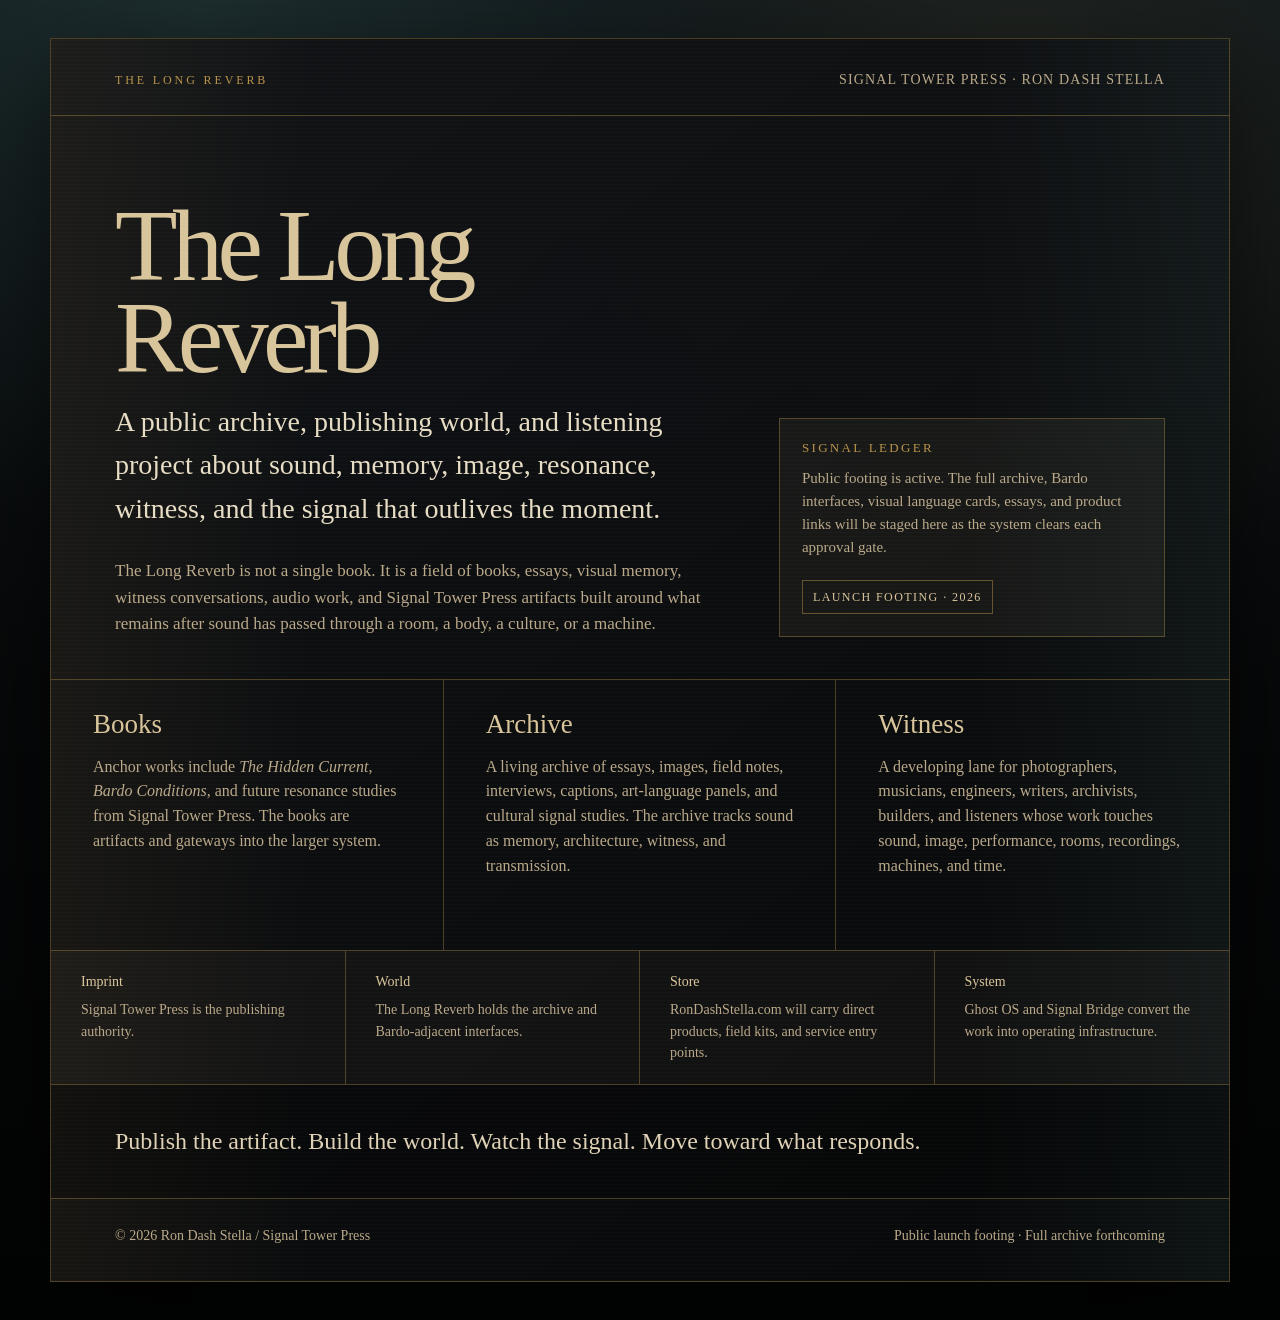
==== index.html @ 26e9f5bf "Launch The Long Reverb public footing" ====
<!doctype html>
<html lang="en">
<head>
  <meta charset="utf-8" />
  <meta name="viewport" content="width=device-width, initial-scale=1" />
  <title>The Long Reverb | Signal Tower Press</title>
  <meta name="description" content="The Long Reverb is the public archive, publishing world, and listening project by Ron Dash Stella and Signal Tower Press: books, essays, witness work, visual memory, and sound as cultural signal." />
  <meta name="author" content="Ron Dash Stella" />
  <meta name="robots" content="index,follow" />
  <link rel="canonical" href="https://thelongreverb.com/" />
  <meta property="og:title" content="The Long Reverb" />
  <meta property="og:description" content="Books, signals, archives, witness work, and future bardos by Ron Dash Stella and Signal Tower Press." />
  <meta property="og:type" content="website" />
  <meta property="og:url" content="https://thelongreverb.com/" />
  <style>
    :root {
      --black: #070809;
      --ink: #101215;
      --panel: #16181b;
      --paper: #d9c59b;
      --gold: #b8934b;
      --brass: #8f6b2f;
      --teal: #5f9a93;
      --text: #efe5cf;
      --muted: #baa98a;
      --line: rgba(184,147,75,.38);
      --shadow: rgba(0,0,0,.58);
    }
    * { box-sizing: border-box; }
    body {
      margin: 0;
      background:
        radial-gradient(circle at 15% 0%, rgba(95,154,147,.16) 0%, transparent 32%),
        radial-gradient(circle at 80% 12%, rgba(184,147,75,.11) 0%, transparent 30%),
        linear-gradient(180deg, #11191c 0%, var(--black) 52%, #020303 100%);
      color: var(--text);
      font-family: Georgia, "Times New Roman", serif;
      line-height: 1.55;
    }
    a { color: var(--paper); text-decoration-color: rgba(217,197,155,.38); }
    .shell { min-height: 100vh; padding: 38px 18px; display: grid; place-items: center; }
    .frame {
      width: min(1180px, 100%);
      border: 1px solid var(--line);
      background: linear-gradient(145deg, rgba(17,19,22,.96), rgba(7,8,9,.985));
      box-shadow: 0 30px 95px var(--shadow);
      position: relative;
      overflow: hidden;
    }
    .frame::before {
      content: "";
      position: absolute;
      inset: 0;
      background:
        linear-gradient(90deg, rgba(184,147,75,.07), transparent 22%, transparent 78%, rgba(95,154,147,.08)),
        repeating-linear-gradient(0deg, rgba(255,255,255,.018) 0, rgba(255,255,255,.018) 1px, transparent 1px, transparent 4px);
      pointer-events: none;
    }
    header, main, footer { position: relative; z-index: 1; }
    header {
      padding: 30px clamp(22px, 5vw, 64px) 24px;
      border-bottom: 1px solid var(--line);
      display: flex;
      justify-content: space-between;
      gap: 22px;
      align-items: baseline;
      flex-wrap: wrap;
    }
    .mark { color: var(--gold); text-transform: uppercase; letter-spacing: .24em; font-size: 12px; }
    .imprint { color: var(--muted); font-size: 14px; letter-spacing: .08em; text-transform: uppercase; }
    .hero {
      padding: clamp(42px, 7vw, 84px) clamp(22px, 5vw, 64px) 42px;
      display: grid;
      grid-template-columns: 1.22fr .78fr;
      gap: clamp(28px, 5vw, 60px);
      align-items: end;
    }
    h1 {
      margin: 0 0 16px;
      color: var(--paper);
      font-size: clamp(46px, 8vw, 112px);
      line-height: .9;
      letter-spacing: -.055em;
      font-weight: 400;
    }
    .subtitle { max-width: 790px; font-size: clamp(18px, 2.2vw, 28px); color: #e7dcc4; margin: 0 0 28px; }
    .statement { max-width: 760px; color: var(--muted); font-size: 17px; margin: 0; }
    .ledger { border: 1px solid var(--line); background: rgba(217,197,155,.06); padding: 22px; }
    .ledger h2, .kicker { margin: 0 0 12px; color: var(--gold); text-transform: uppercase; letter-spacing: .18em; font-size: 13px; font-weight: 400; }
    .ledger p { margin: 0 0 12px; color: var(--muted); font-size: 15px; }
    .status { display: inline-block; margin-top: 8px; padding: 7px 10px; border: 1px solid rgba(184,147,75,.48); color: var(--paper); font-size: 12px; letter-spacing: .12em; text-transform: uppercase; }
    .sections { display: grid; grid-template-columns: repeat(3, 1fr); border-top: 1px solid var(--line); }
    .card { padding: 30px clamp(22px, 4vw, 42px); border-right: 1px solid var(--line); min-height: 270px; }
    .card:last-child { border-right: 0; }
    h2 { margin: 0 0 12px; color: var(--paper); font-size: 27px; line-height: 1.05; font-weight: 400; }
    .card p, .card li { color: var(--muted); font-size: 16px; }
    ul { margin: 12px 0 0; padding-left: 18px; }
    .callout { padding: 38px clamp(22px, 5vw, 64px); border-top: 1px solid var(--line); background: rgba(0,0,0,.24); }
    .callout p { max-width: 900px; margin: 0; color: #dfd2b6; font-size: clamp(18px, 2vw, 24px); }
    .launch-strip { display: grid; grid-template-columns: repeat(4, 1fr); border-top: 1px solid var(--line); background: rgba(217,197,155,.035); }
    .launch-item { padding: 20px clamp(18px, 3vw, 30px); border-right: 1px solid var(--line); color: var(--muted); font-size: 14px; }
    .launch-item:last-child { border-right: 0; }
    .launch-item strong { display: block; color: var(--paper); font-weight: 400; margin-bottom: 6px; }
    footer { padding: 26px clamp(22px, 5vw, 64px) 34px; border-top: 1px solid var(--line); color: var(--muted); font-size: 14px; display: flex; justify-content: space-between; gap: 16px; flex-wrap: wrap; }
    @media (max-width: 840px) { .hero, .sections, .launch-strip { grid-template-columns: 1fr; } .card, .launch-item { border-right: 0; border-bottom: 1px solid var(--line); min-height: auto; } .card:last-child, .launch-item:last-child { border-bottom: 0; } }
  </style>
</head>
<body>
  <div class="shell">
    <div class="frame">
      <header>
        <div class="mark">The Long Reverb</div>
        <div class="imprint">Signal Tower Press · Ron Dash Stella</div>
      </header>

      <main>
        <section class="hero" aria-labelledby="site-title">
          <div>
            <h1 id="site-title">The Long Reverb</h1>
            <p class="subtitle">A public archive, publishing world, and listening project about sound, memory, image, resonance, witness, and the signal that outlives the moment.</p>
            <p class="statement">The Long Reverb is not a single book. It is a field of books, essays, visual memory, witness conversations, audio work, and Signal Tower Press artifacts built around what remains after sound has passed through a room, a body, a culture, or a machine.</p>
          </div>
          <aside class="ledger" aria-label="Signal ledger">
            <h2>Signal Ledger</h2>
            <p>Public footing is active. The full archive, Bardo interfaces, visual language cards, essays, and product links will be staged here as the system clears each approval gate.</p>
            <span class="status">Launch footing · 2026</span>
          </aside>
        </section>

        <section class="sections" aria-label="Project areas">
          <article class="card">
            <h2>Books</h2>
            <p>Anchor works include <em>The Hidden Current</em>, <em>Bardo Conditions</em>, and future resonance studies from Signal Tower Press. The books are artifacts and gateways into the larger system.</p>
          </article>
          <article class="card">
            <h2>Archive</h2>
            <p>A living archive of essays, images, field notes, interviews, captions, art-language panels, and cultural signal studies. The archive tracks sound as memory, architecture, witness, and transmission.</p>
          </article>
          <article class="card">
            <h2>Witness</h2>
            <p>A developing lane for photographers, musicians, engineers, writers, archivists, builders, and listeners whose work touches sound, image, performance, rooms, recordings, machines, and time.</p>
          </article>
        </section>

        <section class="launch-strip" aria-label="Launch lanes">
          <div class="launch-item"><strong>Imprint</strong> Signal Tower Press is the publishing authority.</div>
          <div class="launch-item"><strong>World</strong> The Long Reverb holds the archive and Bardo-adjacent interfaces.</div>
          <div class="launch-item"><strong>Store</strong> RonDashStella.com will carry direct products, field kits, and service entry points.</div>
          <div class="launch-item"><strong>System</strong> Ghost OS and Signal Bridge convert the work into operating infrastructure.</div>
        </section>

        <section class="callout">
          <p>Publish the artifact. Build the world. Watch the signal. Move toward what responds.</p>
        </section>
      </main>

      <footer>
        <span>© 2026 Ron Dash Stella / Signal Tower Press</span>
        <span>Public launch footing · Full archive forthcoming</span>
      </footer>
    </div>
  </div>
</body>
</html>
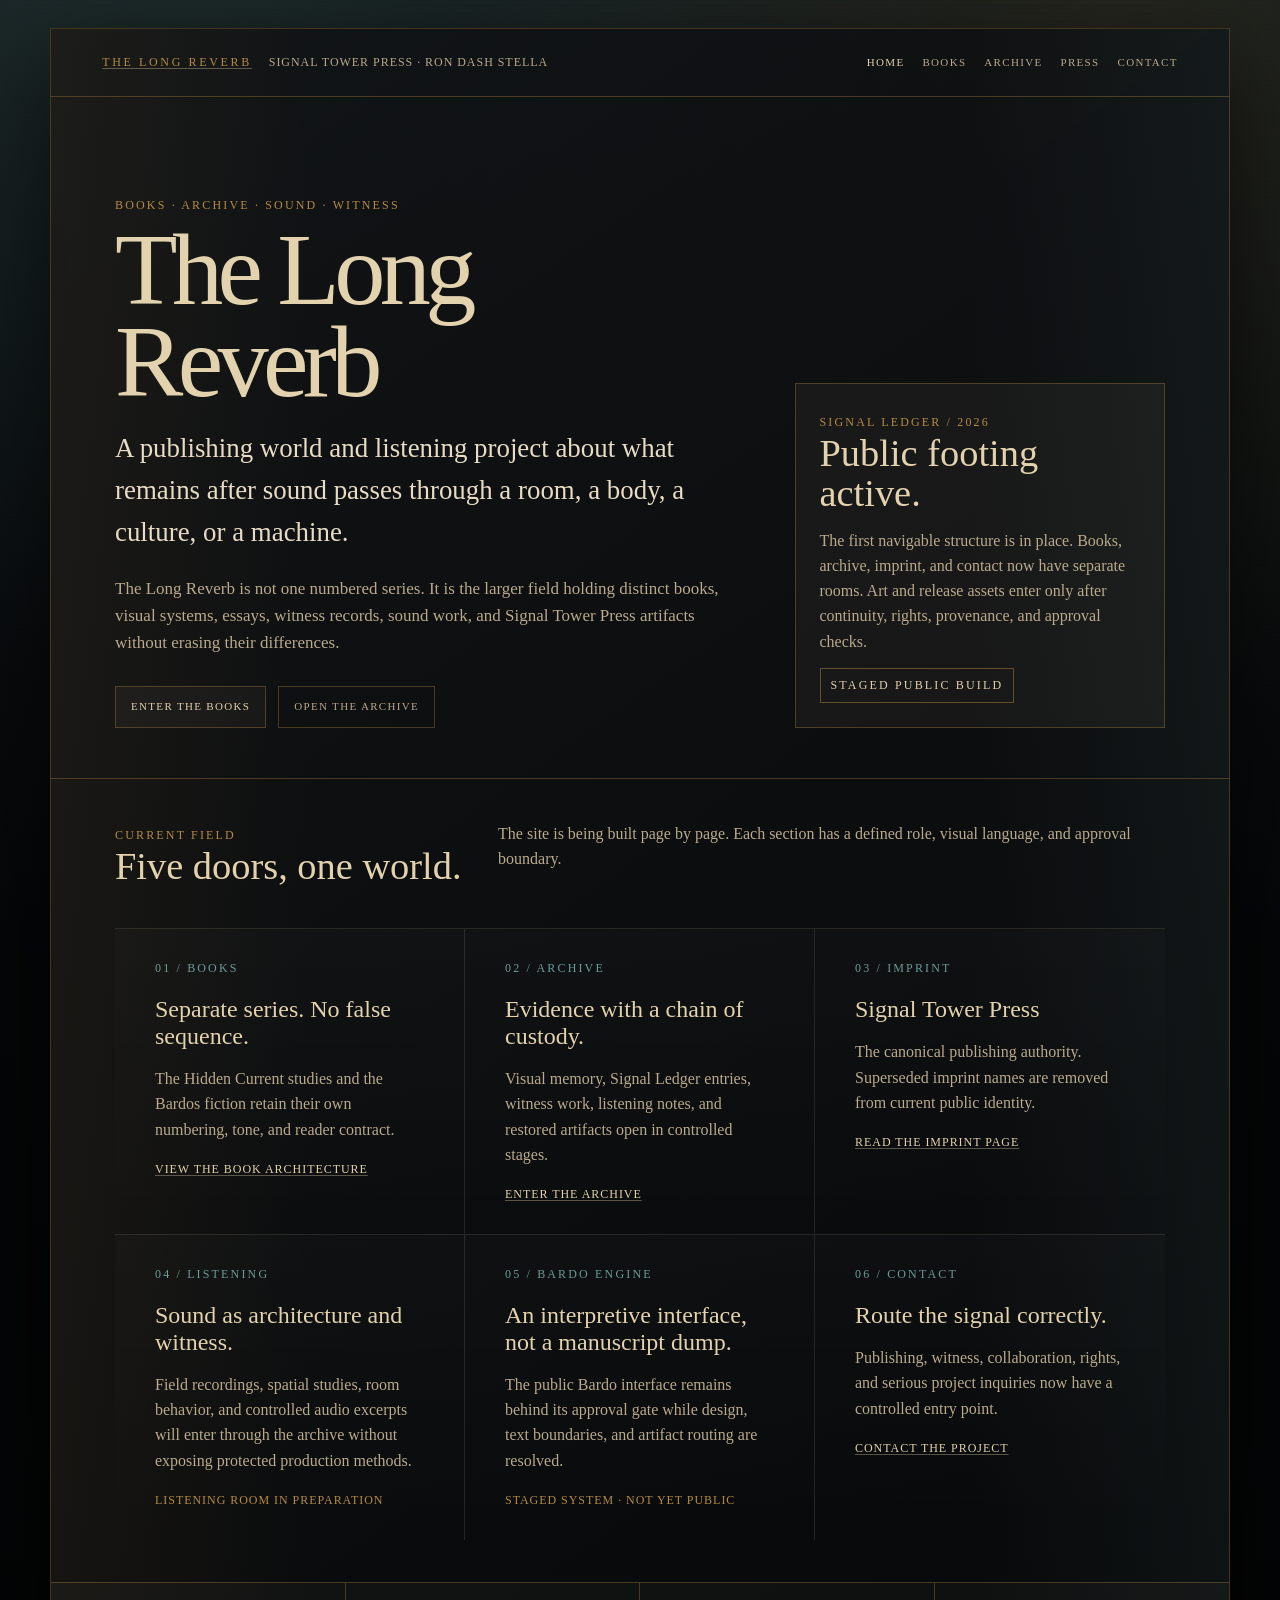
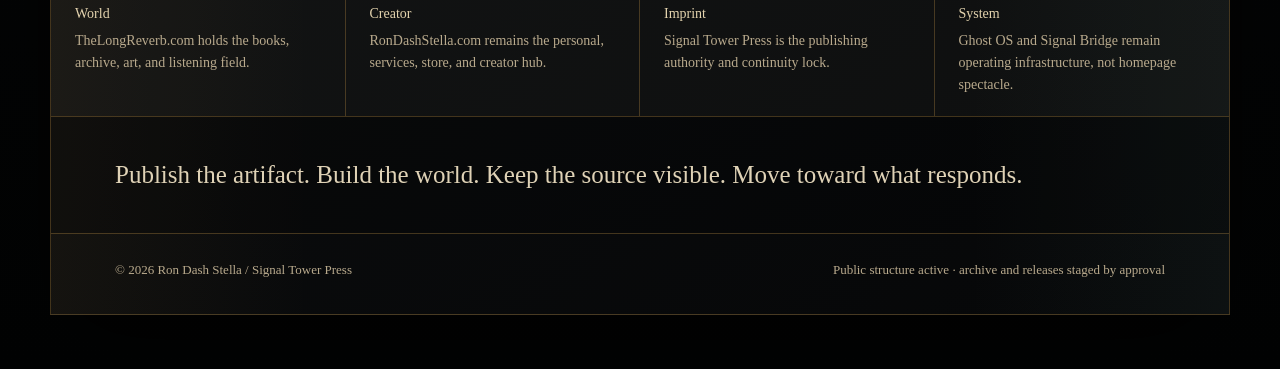
==== commit 2ce2b08d: "Expand Long Reverb homepage into navigable public world" ====
--- a/index.html
+++ b/index.html
@@ -4,161 +4,66 @@
   <meta charset="utf-8" />
   <meta name="viewport" content="width=device-width, initial-scale=1" />
   <title>The Long Reverb | Signal Tower Press</title>
-  <meta name="description" content="The Long Reverb is the public archive, publishing world, and listening project by Ron Dash Stella and Signal Tower Press: books, essays, witness work, visual memory, and sound as cultural signal." />
+  <meta name="description" content="The Long Reverb is the public world for books, visual memory, listening work, witness, and archive by Ron Dash Stella and Signal Tower Press." />
   <meta name="author" content="Ron Dash Stella" />
   <meta name="robots" content="index,follow" />
   <link rel="canonical" href="https://thelongreverb.com/" />
   <meta property="og:title" content="The Long Reverb" />
-  <meta property="og:description" content="Books, signals, archives, witness work, and future bardos by Ron Dash Stella and Signal Tower Press." />
+  <meta property="og:description" content="Books, witness, visual memory, listening work, and cultural signal from Ron Dash Stella and Signal Tower Press." />
   <meta property="og:type" content="website" />
   <meta property="og:url" content="https://thelongreverb.com/" />
-  <style>
-    :root {
-      --black: #070809;
-      --ink: #101215;
-      --panel: #16181b;
-      --paper: #d9c59b;
-      --gold: #b8934b;
-      --brass: #8f6b2f;
-      --teal: #5f9a93;
-      --text: #efe5cf;
-      --muted: #baa98a;
-      --line: rgba(184,147,75,.38);
-      --shadow: rgba(0,0,0,.58);
-    }
-    * { box-sizing: border-box; }
-    body {
-      margin: 0;
-      background:
-        radial-gradient(circle at 15% 0%, rgba(95,154,147,.16) 0%, transparent 32%),
-        radial-gradient(circle at 80% 12%, rgba(184,147,75,.11) 0%, transparent 30%),
-        linear-gradient(180deg, #11191c 0%, var(--black) 52%, #020303 100%);
-      color: var(--text);
-      font-family: Georgia, "Times New Roman", serif;
-      line-height: 1.55;
-    }
-    a { color: var(--paper); text-decoration-color: rgba(217,197,155,.38); }
-    .shell { min-height: 100vh; padding: 38px 18px; display: grid; place-items: center; }
-    .frame {
-      width: min(1180px, 100%);
-      border: 1px solid var(--line);
-      background: linear-gradient(145deg, rgba(17,19,22,.96), rgba(7,8,9,.985));
-      box-shadow: 0 30px 95px var(--shadow);
-      position: relative;
-      overflow: hidden;
-    }
-    .frame::before {
-      content: "";
-      position: absolute;
-      inset: 0;
-      background:
-        linear-gradient(90deg, rgba(184,147,75,.07), transparent 22%, transparent 78%, rgba(95,154,147,.08)),
-        repeating-linear-gradient(0deg, rgba(255,255,255,.018) 0, rgba(255,255,255,.018) 1px, transparent 1px, transparent 4px);
-      pointer-events: none;
-    }
-    header, main, footer { position: relative; z-index: 1; }
-    header {
-      padding: 30px clamp(22px, 5vw, 64px) 24px;
-      border-bottom: 1px solid var(--line);
-      display: flex;
-      justify-content: space-between;
-      gap: 22px;
-      align-items: baseline;
-      flex-wrap: wrap;
-    }
-    .mark { color: var(--gold); text-transform: uppercase; letter-spacing: .24em; font-size: 12px; }
-    .imprint { color: var(--muted); font-size: 14px; letter-spacing: .08em; text-transform: uppercase; }
-    .hero {
-      padding: clamp(42px, 7vw, 84px) clamp(22px, 5vw, 64px) 42px;
-      display: grid;
-      grid-template-columns: 1.22fr .78fr;
-      gap: clamp(28px, 5vw, 60px);
-      align-items: end;
-    }
-    h1 {
-      margin: 0 0 16px;
-      color: var(--paper);
-      font-size: clamp(46px, 8vw, 112px);
-      line-height: .9;
-      letter-spacing: -.055em;
-      font-weight: 400;
-    }
-    .subtitle { max-width: 790px; font-size: clamp(18px, 2.2vw, 28px); color: #e7dcc4; margin: 0 0 28px; }
-    .statement { max-width: 760px; color: var(--muted); font-size: 17px; margin: 0; }
-    .ledger { border: 1px solid var(--line); background: rgba(217,197,155,.06); padding: 22px; }
-    .ledger h2, .kicker { margin: 0 0 12px; color: var(--gold); text-transform: uppercase; letter-spacing: .18em; font-size: 13px; font-weight: 400; }
-    .ledger p { margin: 0 0 12px; color: var(--muted); font-size: 15px; }
-    .status { display: inline-block; margin-top: 8px; padding: 7px 10px; border: 1px solid rgba(184,147,75,.48); color: var(--paper); font-size: 12px; letter-spacing: .12em; text-transform: uppercase; }
-    .sections { display: grid; grid-template-columns: repeat(3, 1fr); border-top: 1px solid var(--line); }
-    .card { padding: 30px clamp(22px, 4vw, 42px); border-right: 1px solid var(--line); min-height: 270px; }
-    .card:last-child { border-right: 0; }
-    h2 { margin: 0 0 12px; color: var(--paper); font-size: 27px; line-height: 1.05; font-weight: 400; }
-    .card p, .card li { color: var(--muted); font-size: 16px; }
-    ul { margin: 12px 0 0; padding-left: 18px; }
-    .callout { padding: 38px clamp(22px, 5vw, 64px); border-top: 1px solid var(--line); background: rgba(0,0,0,.24); }
-    .callout p { max-width: 900px; margin: 0; color: #dfd2b6; font-size: clamp(18px, 2vw, 24px); }
-    .launch-strip { display: grid; grid-template-columns: repeat(4, 1fr); border-top: 1px solid var(--line); background: rgba(217,197,155,.035); }
-    .launch-item { padding: 20px clamp(18px, 3vw, 30px); border-right: 1px solid var(--line); color: var(--muted); font-size: 14px; }
-    .launch-item:last-child { border-right: 0; }
-    .launch-item strong { display: block; color: var(--paper); font-weight: 400; margin-bottom: 6px; }
-    footer { padding: 26px clamp(22px, 5vw, 64px) 34px; border-top: 1px solid var(--line); color: var(--muted); font-size: 14px; display: flex; justify-content: space-between; gap: 16px; flex-wrap: wrap; }
-    @media (max-width: 840px) { .hero, .sections, .launch-strip { grid-template-columns: 1fr; } .card, .launch-item { border-right: 0; border-bottom: 1px solid var(--line); min-height: auto; } .card:last-child, .launch-item:last-child { border-bottom: 0; } }
-  </style>
+  <link rel="stylesheet" href="assets/site.css" />
 </head>
 <body>
-  <div class="shell">
-    <div class="frame">
-      <header>
-        <div class="mark">The Long Reverb</div>
-        <div class="imprint">Signal Tower Press · Ron Dash Stella</div>
-      </header>
+  <a class="skip-link" href="#content">Skip to content</a>
+  <div class="shell"><div class="frame">
+    <header class="site-header">
+      <div class="identity"><a class="wordmark" href="index.html" aria-current="page">The Long Reverb</a><span class="imprint">Signal Tower Press · Ron Dash Stella</span></div>
+      <nav class="site-nav" aria-label="Primary"><a href="index.html" aria-current="page">Home</a><a href="books.html">Books</a><a href="archive.html">Archive</a><a href="signal-tower-press.html">Press</a><a href="contact.html">Contact</a></nav>
+    </header>
 
-      <main>
-        <section class="hero" aria-labelledby="site-title">
+    <main id="content">
+      <section class="hero">
+        <div class="hero-grid">
           <div>
-            <h1 id="site-title">The Long Reverb</h1>
-            <p class="subtitle">A public archive, publishing world, and listening project about sound, memory, image, resonance, witness, and the signal that outlives the moment.</p>
-            <p class="statement">The Long Reverb is not a single book. It is a field of books, essays, visual memory, witness conversations, audio work, and Signal Tower Press artifacts built around what remains after sound has passed through a room, a body, a culture, or a machine.</p>
+            <span class="eyebrow">Books · archive · sound · witness</span>
+            <h1>The Long Reverb</h1>
+            <p class="lede">A publishing world and listening project about what remains after sound passes through a room, a body, a culture, or a machine.</p>
+            <p class="prose">The Long Reverb is not one numbered series. It is the larger field holding distinct books, visual systems, essays, witness records, sound work, and Signal Tower Press artifacts without erasing their differences.</p>
+            <div class="actions"><a class="button" href="books.html">Enter the books</a><a class="button secondary" href="archive.html">Open the archive</a></div>
           </div>
           <aside class="ledger" aria-label="Signal ledger">
-            <h2>Signal Ledger</h2>
-            <p>Public footing is active. The full archive, Bardo interfaces, visual language cards, essays, and product links will be staged here as the system clears each approval gate.</p>
-            <span class="status">Launch footing · 2026</span>
+            <span class="section-label">Signal Ledger / 2026</span>
+            <h2>Public footing active.</h2>
+            <p>The first navigable structure is in place. Books, archive, imprint, and contact now have separate rooms. Art and release assets enter only after continuity, rights, provenance, and approval checks.</p>
+            <span class="status">Staged public build</span>
           </aside>
-        </section>
+        </div>
+      </section>
 
-        <section class="sections" aria-label="Project areas">
-          <article class="card">
-            <h2>Books</h2>
-            <p>Anchor works include <em>The Hidden Current</em>, <em>Bardo Conditions</em>, and future resonance studies from Signal Tower Press. The books are artifacts and gateways into the larger system.</p>
-          </article>
-          <article class="card">
-            <h2>Archive</h2>
-            <p>A living archive of essays, images, field notes, interviews, captions, art-language panels, and cultural signal studies. The archive tracks sound as memory, architecture, witness, and transmission.</p>
-          </article>
-          <article class="card">
-            <h2>Witness</h2>
-            <p>A developing lane for photographers, musicians, engineers, writers, archivists, builders, and listeners whose work touches sound, image, performance, rooms, recordings, machines, and time.</p>
-          </article>
-        </section>
+      <section class="section">
+        <div class="section-head"><div><span class="section-label">Current field</span><h2>Five doors, one world.</h2></div><p>The site is being built page by page. Each section has a defined role, visual language, and approval boundary.</p></div>
+        <div class="grid-3">
+          <article class="card"><a class="card-link" href="books.html" aria-label="Books"></a><span class="artifact-code">01 / Books</span><h3>Separate series. No false sequence.</h3><p>The Hidden Current studies and the Bardos fiction retain their own numbering, tone, and reader contract.</p><div class="meta"><a href="books.html">View the book architecture</a></div></article>
+          <article class="card"><a class="card-link" href="archive.html" aria-label="Archive"></a><span class="artifact-code">02 / Archive</span><h3>Evidence with a chain of custody.</h3><p>Visual memory, Signal Ledger entries, witness work, listening notes, and restored artifacts open in controlled stages.</p><div class="meta"><a href="archive.html">Enter the archive</a></div></article>
+          <article class="card"><a class="card-link" href="signal-tower-press.html" aria-label="Signal Tower Press"></a><span class="artifact-code">03 / Imprint</span><h3>Signal Tower Press</h3><p>The canonical publishing authority. Superseded imprint names are removed from current public identity.</p><div class="meta"><a href="signal-tower-press.html">Read the imprint page</a></div></article>
+          <article class="card"><span class="artifact-code">04 / Listening</span><h3>Sound as architecture and witness.</h3><p>Field recordings, spatial studies, room behavior, and controlled audio excerpts will enter through the archive without exposing protected production methods.</p><div class="meta">Listening room in preparation</div></article>
+          <article class="card"><span class="artifact-code">05 / Bardo Engine</span><h3>An interpretive interface, not a manuscript dump.</h3><p>The public Bardo interface remains behind its approval gate while design, text boundaries, and artifact routing are resolved.</p><div class="meta">Staged system · not yet public</div></article>
+          <article class="card"><a class="card-link" href="contact.html" aria-label="Contact"></a><span class="artifact-code">06 / Contact</span><h3>Route the signal correctly.</h3><p>Publishing, witness, collaboration, rights, and serious project inquiries now have a controlled entry point.</p><div class="meta"><a href="contact.html">Contact the project</a></div></article>
+        </div>
+      </section>
 
-        <section class="launch-strip" aria-label="Launch lanes">
-          <div class="launch-item"><strong>Imprint</strong> Signal Tower Press is the publishing authority.</div>
-          <div class="launch-item"><strong>World</strong> The Long Reverb holds the archive and Bardo-adjacent interfaces.</div>
-          <div class="launch-item"><strong>Store</strong> RonDashStella.com will carry direct products, field kits, and service entry points.</div>
-          <div class="launch-item"><strong>System</strong> Ghost OS and Signal Bridge convert the work into operating infrastructure.</div>
-        </section>
+      <section class="signal-strip" aria-label="Project boundaries">
+        <div><strong>World</strong>TheLongReverb.com holds the books, archive, art, and listening field.</div>
+        <div><strong>Creator</strong>RonDashStella.com remains the personal, services, store, and creator hub.</div>
+        <div><strong>Imprint</strong>Signal Tower Press is the publishing authority and continuity lock.</div>
+        <div><strong>System</strong>Ghost OS and Signal Bridge remain operating infrastructure, not homepage spectacle.</div>
+      </section>
 
-        <section class="callout">
-          <p>Publish the artifact. Build the world. Watch the signal. Move toward what responds.</p>
-        </section>
-      </main>
+      <section class="quote"><p>Publish the artifact. Build the world. Keep the source visible. Move toward what responds.</p></section>
+    </main>
 
-      <footer>
-        <span>© 2026 Ron Dash Stella / Signal Tower Press</span>
-        <span>Public launch footing · Full archive forthcoming</span>
-      </footer>
-    </div>
-  </div>
+    <footer class="site-footer"><span>© 2026 Ron Dash Stella / Signal Tower Press</span><span>Public structure active · archive and releases staged by approval</span></footer>
+  </div></div>
 </body>
 </html>
--- a/assets/site.css
+++ b/assets/site.css
@@ -0,0 +1,175 @@
+:root {
+  --black: #050607;
+  --ink: #0d1012;
+  --panel: #151719;
+  --panel-2: #1b1d1f;
+  --paper: #e2d2ad;
+  --gold: #b58b42;
+  --brass: #806027;
+  --teal: #6b9c96;
+  --text: #eee4cf;
+  --muted: #b9aa8d;
+  --line: rgba(181, 139, 66, .34);
+  --soft-line: rgba(226, 210, 173, .13);
+  --shadow: rgba(0, 0, 0, .62);
+  --max: 1180px;
+}
+
+* { box-sizing: border-box; }
+html { scroll-behavior: smooth; }
+body {
+  margin: 0;
+  min-height: 100vh;
+  color: var(--text);
+  background:
+    radial-gradient(circle at 12% -8%, rgba(107, 156, 150, .17), transparent 34%),
+    radial-gradient(circle at 87% 2%, rgba(181, 139, 66, .13), transparent 31%),
+    linear-gradient(180deg, #101719 0%, var(--black) 48%, #020303 100%);
+  font-family: Georgia, "Times New Roman", serif;
+  line-height: 1.58;
+}
+body::before {
+  content: "";
+  position: fixed;
+  inset: 0;
+  pointer-events: none;
+  opacity: .34;
+  background: repeating-linear-gradient(0deg, rgba(255,255,255,.018) 0, rgba(255,255,255,.018) 1px, transparent 1px, transparent 4px);
+}
+a { color: var(--paper); text-decoration-color: rgba(226, 210, 173, .36); text-underline-offset: .2em; }
+a:hover, a:focus-visible { color: #fff7e6; text-decoration-color: var(--gold); }
+img { max-width: 100%; height: auto; }
+
+.shell { width: min(var(--max), calc(100% - 28px)); margin: 28px auto 54px; }
+.frame {
+  position: relative;
+  overflow: hidden;
+  border: 1px solid var(--line);
+  background: linear-gradient(145deg, rgba(18,20,22,.97), rgba(6,7,8,.99));
+  box-shadow: 0 30px 95px var(--shadow);
+}
+.frame::before {
+  content: "";
+  position: absolute;
+  inset: 0;
+  pointer-events: none;
+  background: linear-gradient(90deg, rgba(181,139,66,.065), transparent 22%, transparent 78%, rgba(107,156,150,.07));
+}
+.site-header, main, .site-footer { position: relative; z-index: 1; }
+.site-header {
+  display: flex;
+  align-items: center;
+  justify-content: space-between;
+  gap: 24px;
+  padding: 24px clamp(20px, 4vw, 54px);
+  border-bottom: 1px solid var(--line);
+}
+.identity { display: flex; gap: 17px; align-items: baseline; flex-wrap: wrap; }
+.wordmark { color: var(--gold); text-transform: uppercase; letter-spacing: .22em; font-size: 12px; }
+.imprint { color: var(--muted); text-transform: uppercase; letter-spacing: .08em; font-size: 12px; }
+.site-nav { display: flex; gap: 8px 18px; flex-wrap: wrap; justify-content: flex-end; }
+.site-nav a { color: var(--muted); text-decoration: none; text-transform: uppercase; letter-spacing: .12em; font-size: 11px; }
+.site-nav a[aria-current="page"], .site-nav a:hover { color: var(--paper); }
+
+.hero { padding: clamp(48px, 8vw, 94px) clamp(22px, 5vw, 64px) 50px; }
+.hero-grid { display: grid; grid-template-columns: minmax(0, 1.25fr) minmax(260px, .75fr); gap: clamp(28px, 5vw, 62px); align-items: end; }
+.eyebrow, .section-label, .status, .artifact-code {
+  color: var(--gold);
+  text-transform: uppercase;
+  letter-spacing: .18em;
+  font-size: 12px;
+}
+h1, h2, h3 { font-weight: 400; color: var(--paper); }
+h1 { margin: 8px 0 18px; font-size: clamp(50px, 8vw, 110px); line-height: .9; letter-spacing: -.055em; }
+.page-title { font-size: clamp(44px, 7vw, 86px); }
+h2 { margin: 0 0 14px; font-size: clamp(28px, 3vw, 42px); line-height: 1.05; }
+h3 { margin: 0 0 9px; font-size: 24px; line-height: 1.12; }
+.lede { max-width: 820px; margin: 0 0 22px; color: #e7dcc5; font-size: clamp(18px, 2.1vw, 27px); }
+.prose { max-width: 780px; color: var(--muted); font-size: 17px; }
+.prose p:first-child { margin-top: 0; }
+.ledger {
+  border: 1px solid var(--line);
+  background: rgba(226,210,173,.052);
+  padding: 24px;
+}
+.ledger p { color: var(--muted); margin: 0 0 14px; }
+.status { display: inline-block; padding: 7px 10px; border: 1px solid rgba(181,139,66,.48); color: var(--paper); }
+
+.actions { display: flex; flex-wrap: wrap; gap: 12px; margin-top: 30px; }
+.button {
+  display: inline-block;
+  padding: 11px 15px;
+  border: 1px solid var(--line);
+  color: var(--paper);
+  background: rgba(226,210,173,.045);
+  text-decoration: none;
+  text-transform: uppercase;
+  letter-spacing: .12em;
+  font-size: 11px;
+}
+.button:hover { background: rgba(181,139,66,.16); }
+.button.secondary { color: var(--muted); background: transparent; }
+
+.section { padding: 42px clamp(22px, 5vw, 64px); border-top: 1px solid var(--line); }
+.section-head { display: grid; grid-template-columns: .7fr 1.3fr; gap: 24px; margin-bottom: 28px; }
+.section-head p { margin: 0; color: var(--muted); }
+.grid-2, .grid-3, .grid-4 { display: grid; }
+.grid-2 { grid-template-columns: repeat(2, minmax(0,1fr)); }
+.grid-3 { grid-template-columns: repeat(3, minmax(0,1fr)); }
+.grid-4 { grid-template-columns: repeat(4, minmax(0,1fr)); }
+.card {
+  position: relative;
+  padding: 30px clamp(22px, 4vw, 40px);
+  border-top: 1px solid var(--soft-line);
+  border-right: 1px solid var(--soft-line);
+  min-height: 250px;
+  background: linear-gradient(180deg, rgba(255,255,255,.015), transparent);
+}
+.grid-2 .card:nth-child(2n), .grid-3 .card:nth-child(3n), .grid-4 .card:nth-child(4n) { border-right: 0; }
+.card p, .card li { color: var(--muted); }
+.card-link { position: absolute; inset: 0; z-index: 1; }
+.card a:not(.card-link) { position: relative; z-index: 2; }
+.artifact-code { display: block; margin-bottom: 18px; color: var(--teal); }
+.meta { margin-top: 18px; color: var(--gold); font-size: 12px; letter-spacing: .08em; text-transform: uppercase; }
+.rule-list { margin: 14px 0 0; padding-left: 18px; }
+
+.signal-strip { display: grid; grid-template-columns: repeat(4, 1fr); border-top: 1px solid var(--line); background: rgba(226,210,173,.03); }
+.signal-strip > div { padding: 20px 24px; border-right: 1px solid var(--line); color: var(--muted); font-size: 14px; }
+.signal-strip > div:last-child { border-right: 0; }
+.signal-strip strong { display: block; color: var(--paper); font-weight: 400; margin-bottom: 5px; }
+.quote { padding: 38px clamp(22px, 5vw, 64px); border-top: 1px solid var(--line); background: rgba(0,0,0,.22); }
+.quote p { max-width: 920px; margin: 0; color: #dfd2b6; font-size: clamp(19px, 2vw, 25px); }
+
+.notice { border-left: 2px solid var(--gold); padding: 4px 0 4px 18px; color: var(--muted); }
+.contact-route { display: grid; gap: 12px; }
+.contact-route a { font-size: 20px; }
+.site-footer {
+  display: flex;
+  justify-content: space-between;
+  gap: 16px;
+  flex-wrap: wrap;
+  padding: 26px clamp(22px, 5vw, 64px) 34px;
+  border-top: 1px solid var(--line);
+  color: var(--muted);
+  font-size: 13px;
+}
+.skip-link { position: absolute; left: -9999px; top: 0; }
+.skip-link:focus { left: 16px; top: 12px; z-index: 10; background: var(--paper); color: var(--black); padding: 8px 12px; }
+
+@media (max-width: 900px) {
+  .hero-grid, .section-head, .grid-3, .grid-4 { grid-template-columns: 1fr; }
+  .grid-2 { grid-template-columns: 1fr; }
+  .card, .grid-2 .card:nth-child(2n), .grid-3 .card:nth-child(3n), .grid-4 .card:nth-child(4n) { border-right: 0; min-height: auto; }
+  .signal-strip { grid-template-columns: 1fr 1fr; }
+  .signal-strip > div:nth-child(2n) { border-right: 0; }
+  .signal-strip > div { border-bottom: 1px solid var(--line); }
+  .signal-strip > div:nth-last-child(-n+2) { border-bottom: 0; }
+}
+@media (max-width: 620px) {
+  .shell { width: min(100%, calc(100% - 16px)); margin-top: 8px; }
+  .site-header { align-items: flex-start; flex-direction: column; }
+  .site-nav { justify-content: flex-start; }
+  .signal-strip { grid-template-columns: 1fr; }
+  .signal-strip > div { border-right: 0; border-bottom: 1px solid var(--line) !important; }
+  .signal-strip > div:last-child { border-bottom: 0 !important; }
+}
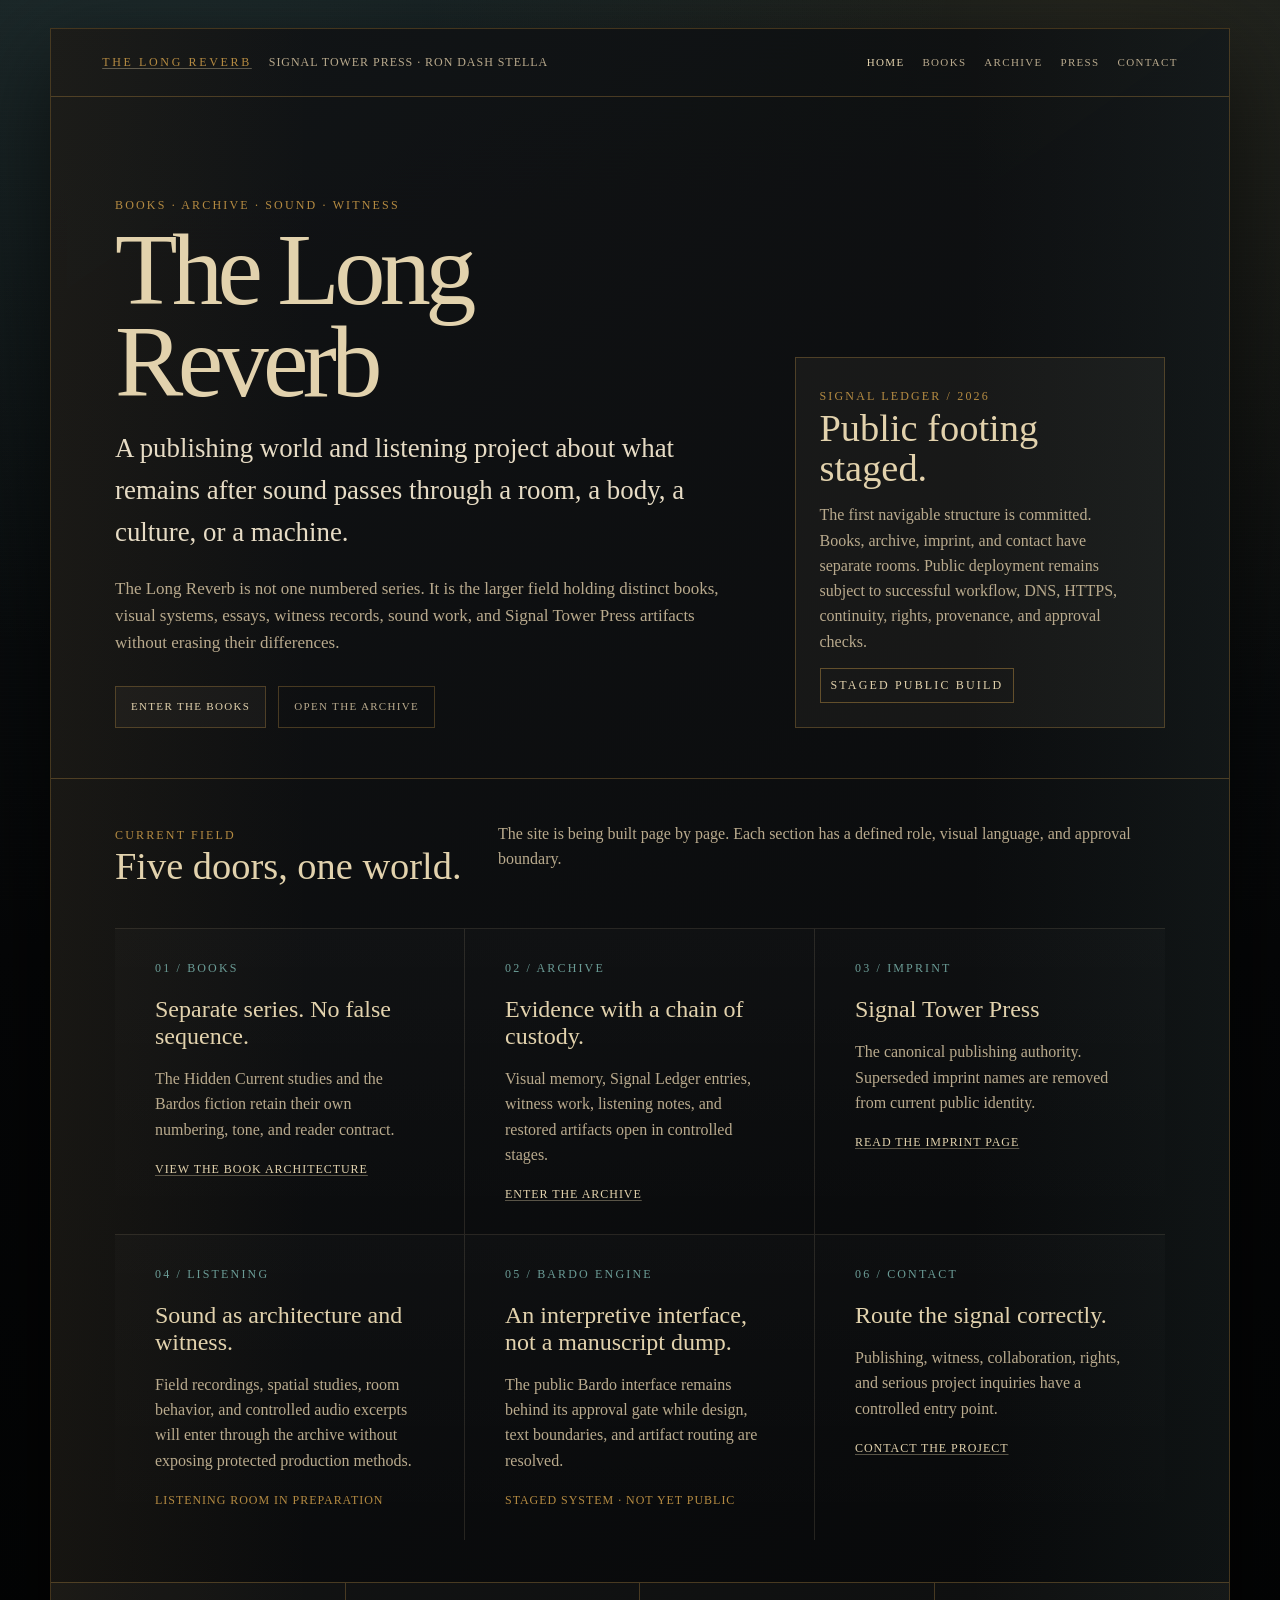
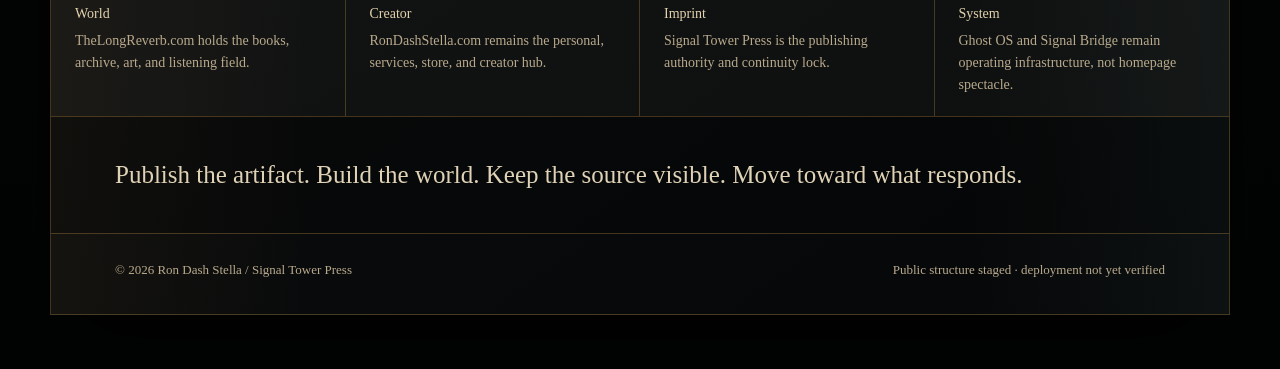
==== commit 1648f349: "Correct Long Reverb homepage deployment language" ====
--- a/index.html
+++ b/index.html
@@ -34,8 +34,8 @@
           </div>
           <aside class="ledger" aria-label="Signal ledger">
             <span class="section-label">Signal Ledger / 2026</span>
-            <h2>Public footing active.</h2>
-            <p>The first navigable structure is in place. Books, archive, imprint, and contact now have separate rooms. Art and release assets enter only after continuity, rights, provenance, and approval checks.</p>
+            <h2>Public footing staged.</h2>
+            <p>The first navigable structure is committed. Books, archive, imprint, and contact have separate rooms. Public deployment remains subject to successful workflow, DNS, HTTPS, continuity, rights, provenance, and approval checks.</p>
             <span class="status">Staged public build</span>
           </aside>
         </div>
@@ -49,7 +49,7 @@
           <article class="card"><a class="card-link" href="signal-tower-press.html" aria-label="Signal Tower Press"></a><span class="artifact-code">03 / Imprint</span><h3>Signal Tower Press</h3><p>The canonical publishing authority. Superseded imprint names are removed from current public identity.</p><div class="meta"><a href="signal-tower-press.html">Read the imprint page</a></div></article>
           <article class="card"><span class="artifact-code">04 / Listening</span><h3>Sound as architecture and witness.</h3><p>Field recordings, spatial studies, room behavior, and controlled audio excerpts will enter through the archive without exposing protected production methods.</p><div class="meta">Listening room in preparation</div></article>
           <article class="card"><span class="artifact-code">05 / Bardo Engine</span><h3>An interpretive interface, not a manuscript dump.</h3><p>The public Bardo interface remains behind its approval gate while design, text boundaries, and artifact routing are resolved.</p><div class="meta">Staged system · not yet public</div></article>
-          <article class="card"><a class="card-link" href="contact.html" aria-label="Contact"></a><span class="artifact-code">06 / Contact</span><h3>Route the signal correctly.</h3><p>Publishing, witness, collaboration, rights, and serious project inquiries now have a controlled entry point.</p><div class="meta"><a href="contact.html">Contact the project</a></div></article>
+          <article class="card"><a class="card-link" href="contact.html" aria-label="Contact"></a><span class="artifact-code">06 / Contact</span><h3>Route the signal correctly.</h3><p>Publishing, witness, collaboration, rights, and serious project inquiries have a controlled entry point.</p><div class="meta"><a href="contact.html">Contact the project</a></div></article>
         </div>
       </section>
 
@@ -63,7 +63,7 @@
       <section class="quote"><p>Publish the artifact. Build the world. Keep the source visible. Move toward what responds.</p></section>
     </main>
 
-    <footer class="site-footer"><span>© 2026 Ron Dash Stella / Signal Tower Press</span><span>Public structure active · archive and releases staged by approval</span></footer>
+    <footer class="site-footer"><span>© 2026 Ron Dash Stella / Signal Tower Press</span><span>Public structure staged · deployment not yet verified</span></footer>
   </div></div>
 </body>
 </html>
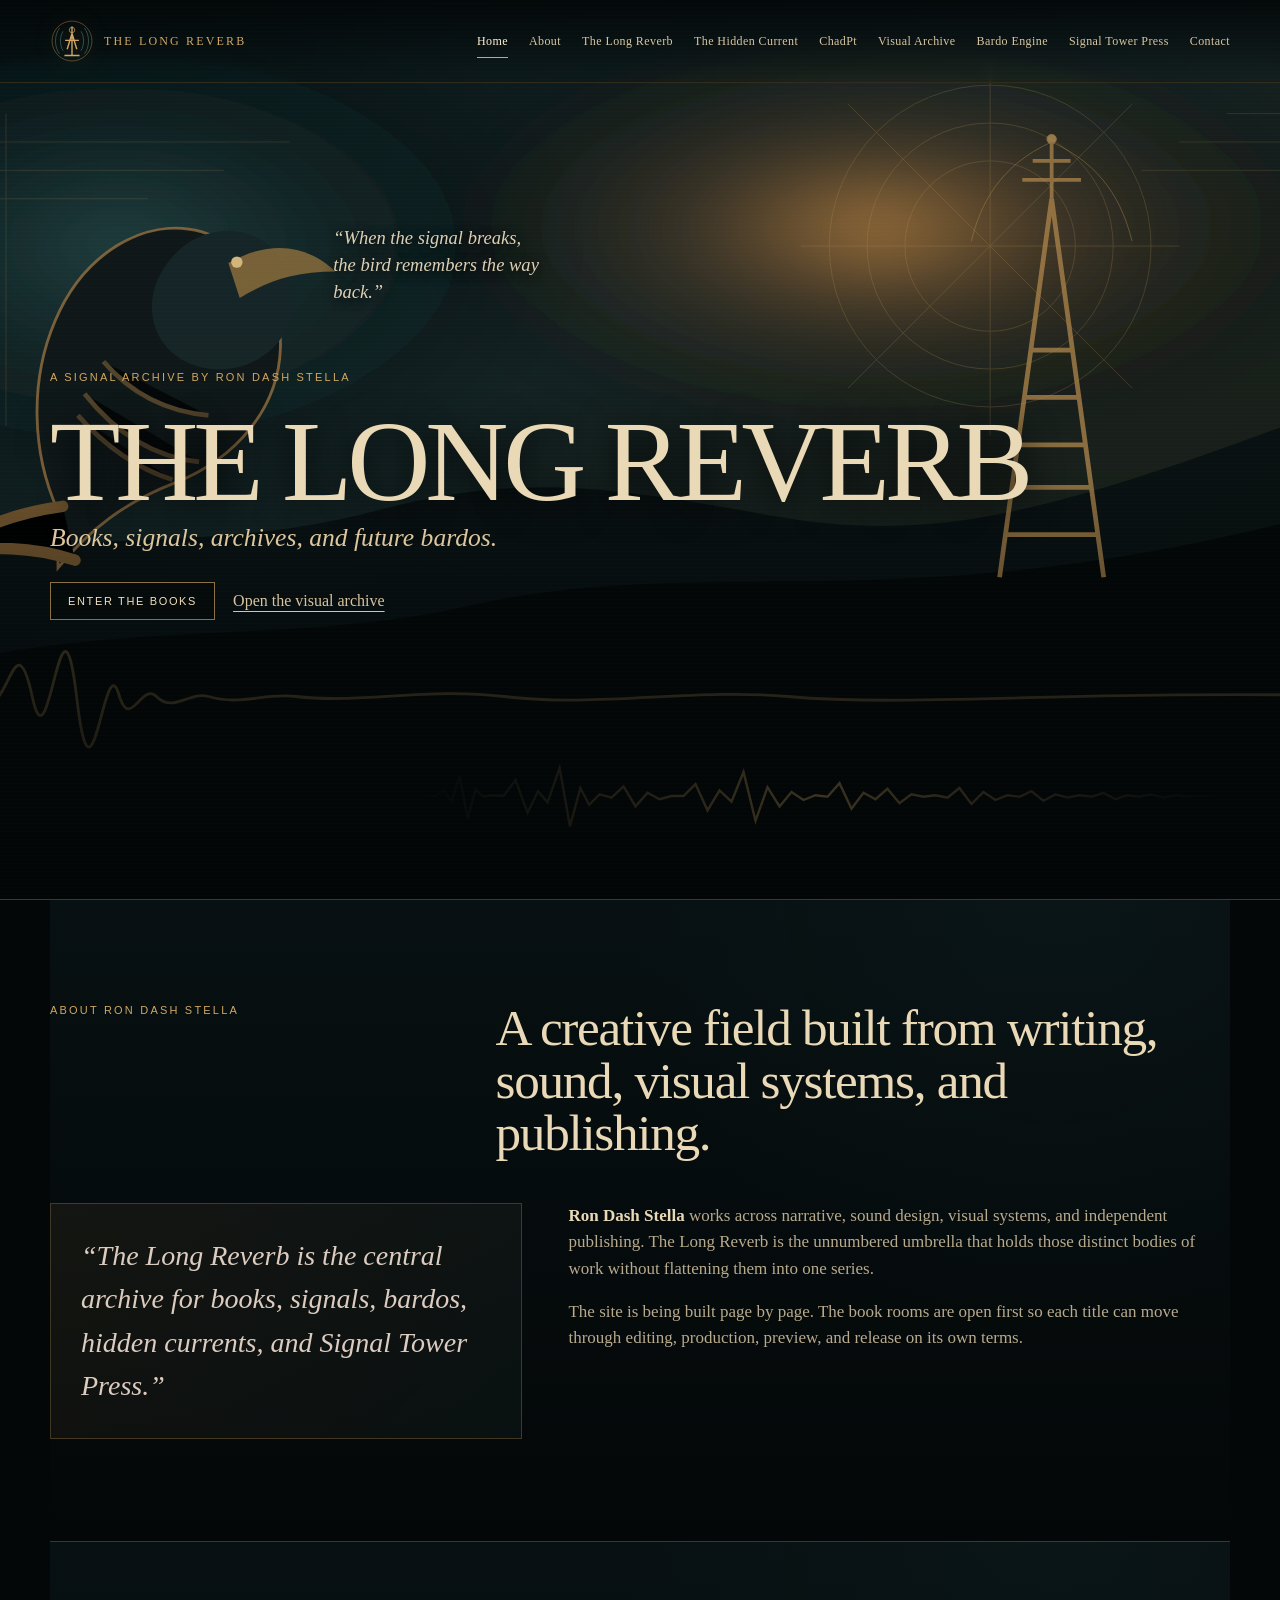
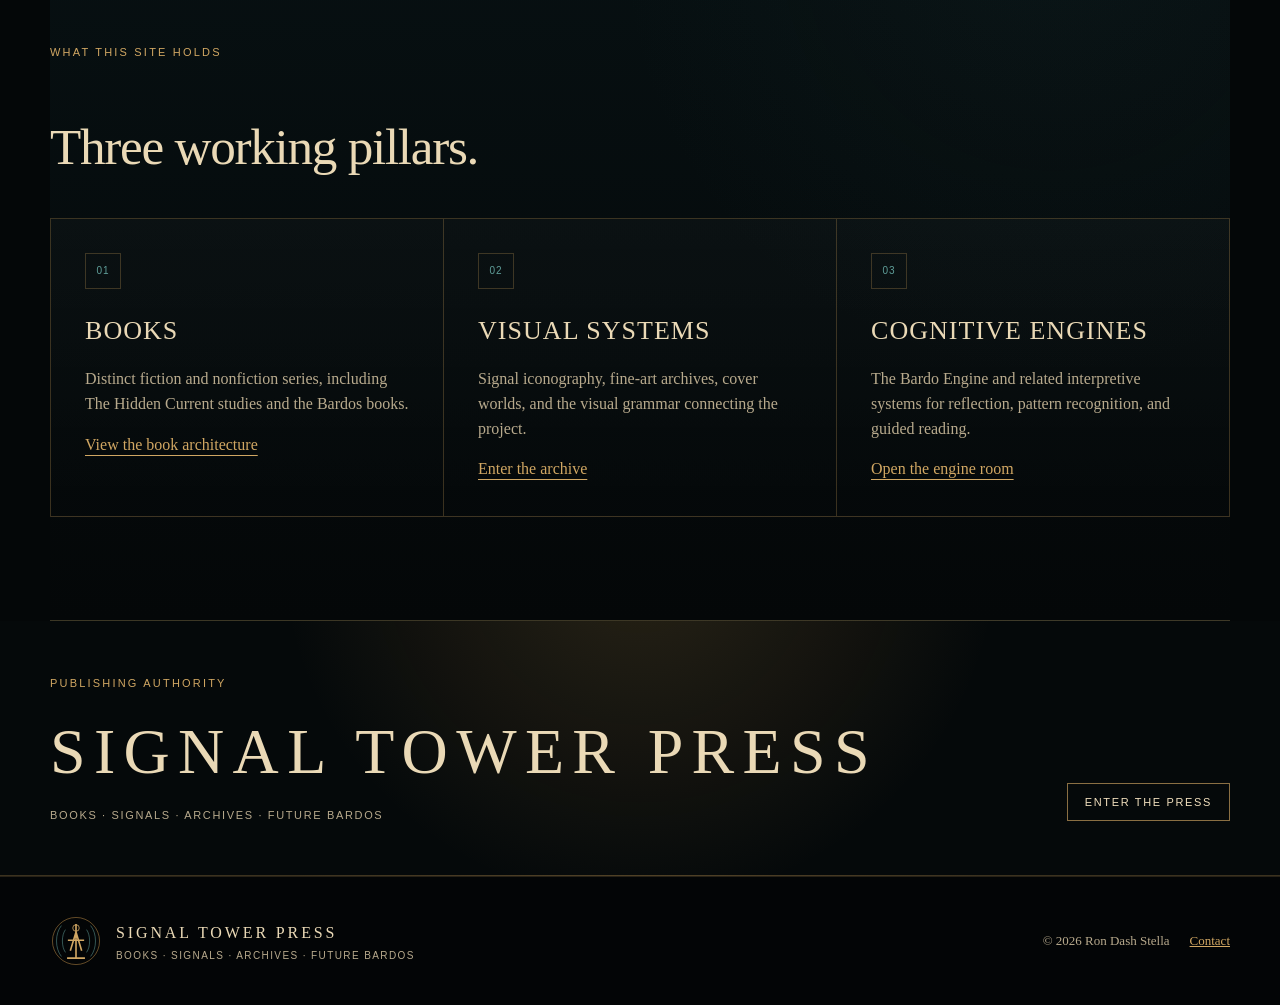
==== commit 6b44c2b6: "Build rendered Long Reverb site and open book routes" ====
--- a/index.html
+++ b/index.html
@@ -4,66 +4,65 @@
   <meta charset="utf-8" />
   <meta name="viewport" content="width=device-width, initial-scale=1" />
   <title>The Long Reverb | Signal Tower Press</title>
-  <meta name="description" content="The Long Reverb is the public world for books, visual memory, listening work, witness, and archive by Ron Dash Stella and Signal Tower Press." />
+  <meta name="description" content="The Long Reverb is the public world for books, sound, visual memory, and Signal Tower Press work by Ron Dash Stella." />
   <meta name="author" content="Ron Dash Stella" />
   <meta name="robots" content="index,follow" />
   <link rel="canonical" href="https://thelongreverb.com/" />
-  <meta property="og:title" content="The Long Reverb" />
-  <meta property="og:description" content="Books, witness, visual memory, listening work, and cultural signal from Ron Dash Stella and Signal Tower Press." />
+  <meta property="og:title" content="The Long Reverb | Signal Tower Press" />
+  <meta property="og:description" content="The Long Reverb is the public world for books, sound, visual memory, and Signal Tower Press work by Ron Dash Stella." />
   <meta property="og:type" content="website" />
-  <meta property="og:url" content="https://thelongreverb.com/" />
+  <meta property="og:image" content="https://thelongreverb.com/assets/hero-signal.svg" />
+  <link rel="icon" href="assets/signal-mark.svg" type="image/svg+xml" />
   <link rel="stylesheet" href="assets/site.css" />
+  <script src="assets/site.js" defer></script>
 </head>
-<body>
-  <a class="skip-link" href="#content">Skip to content</a>
-  <div class="shell"><div class="frame">
-    <header class="site-header">
-      <div class="identity"><a class="wordmark" href="index.html" aria-current="page">The Long Reverb</a><span class="imprint">Signal Tower Press · Ron Dash Stella</span></div>
-      <nav class="site-nav" aria-label="Primary"><a href="index.html" aria-current="page">Home</a><a href="books.html">Books</a><a href="archive.html">Archive</a><a href="signal-tower-press.html">Press</a><a href="contact.html">Contact</a></nav>
-    </header>
-
-    <main id="content">
-      <section class="hero">
-        <div class="hero-grid">
-          <div>
-            <span class="eyebrow">Books · archive · sound · witness</span>
-            <h1>The Long Reverb</h1>
-            <p class="lede">A publishing world and listening project about what remains after sound passes through a room, a body, a culture, or a machine.</p>
-            <p class="prose">The Long Reverb is not one numbered series. It is the larger field holding distinct books, visual systems, essays, witness records, sound work, and Signal Tower Press artifacts without erasing their differences.</p>
-            <div class="actions"><a class="button" href="books.html">Enter the books</a><a class="button secondary" href="archive.html">Open the archive</a></div>
-          </div>
-          <aside class="ledger" aria-label="Signal ledger">
-            <span class="section-label">Signal Ledger / 2026</span>
-            <h2>Public footing staged.</h2>
-            <p>The first navigable structure is committed. Books, archive, imprint, and contact have separate rooms. Public deployment remains subject to successful workflow, DNS, HTTPS, continuity, rights, provenance, and approval checks.</p>
-            <span class="status">Staged public build</span>
-          </aside>
-        </div>
-      </section>
-
-      <section class="section">
-        <div class="section-head"><div><span class="section-label">Current field</span><h2>Five doors, one world.</h2></div><p>The site is being built page by page. Each section has a defined role, visual language, and approval boundary.</p></div>
-        <div class="grid-3">
-          <article class="card"><a class="card-link" href="books.html" aria-label="Books"></a><span class="artifact-code">01 / Books</span><h3>Separate series. No false sequence.</h3><p>The Hidden Current studies and the Bardos fiction retain their own numbering, tone, and reader contract.</p><div class="meta"><a href="books.html">View the book architecture</a></div></article>
-          <article class="card"><a class="card-link" href="archive.html" aria-label="Archive"></a><span class="artifact-code">02 / Archive</span><h3>Evidence with a chain of custody.</h3><p>Visual memory, Signal Ledger entries, witness work, listening notes, and restored artifacts open in controlled stages.</p><div class="meta"><a href="archive.html">Enter the archive</a></div></article>
-          <article class="card"><a class="card-link" href="signal-tower-press.html" aria-label="Signal Tower Press"></a><span class="artifact-code">03 / Imprint</span><h3>Signal Tower Press</h3><p>The canonical publishing authority. Superseded imprint names are removed from current public identity.</p><div class="meta"><a href="signal-tower-press.html">Read the imprint page</a></div></article>
-          <article class="card"><span class="artifact-code">04 / Listening</span><h3>Sound as architecture and witness.</h3><p>Field recordings, spatial studies, room behavior, and controlled audio excerpts will enter through the archive without exposing protected production methods.</p><div class="meta">Listening room in preparation</div></article>
-          <article class="card"><span class="artifact-code">05 / Bardo Engine</span><h3>An interpretive interface, not a manuscript dump.</h3><p>The public Bardo interface remains behind its approval gate while design, text boundaries, and artifact routing are resolved.</p><div class="meta">Staged system · not yet public</div></article>
-          <article class="card"><a class="card-link" href="contact.html" aria-label="Contact"></a><span class="artifact-code">06 / Contact</span><h3>Route the signal correctly.</h3><p>Publishing, witness, collaboration, rights, and serious project inquiries have a controlled entry point.</p><div class="meta"><a href="contact.html">Contact the project</a></div></article>
-        </div>
-      </section>
-
-      <section class="signal-strip" aria-label="Project boundaries">
-        <div><strong>World</strong>TheLongReverb.com holds the books, archive, art, and listening field.</div>
-        <div><strong>Creator</strong>RonDashStella.com remains the personal, services, store, and creator hub.</div>
-        <div><strong>Imprint</strong>Signal Tower Press is the publishing authority and continuity lock.</div>
-        <div><strong>System</strong>Ghost OS and Signal Bridge remain operating infrastructure, not homepage spectacle.</div>
-      </section>
-
-      <section class="quote"><p>Publish the artifact. Build the world. Keep the source visible. Move toward what responds.</p></section>
-    </main>
-
-    <footer class="site-footer"><span>© 2026 Ron Dash Stella / Signal Tower Press</span><span>Public structure staged · deployment not yet verified</span></footer>
-  </div></div>
+<body class="home-page">
+<a class="skip-link" href="#main">Skip to content</a>
+<header class="site-header" data-header>
+  <a class="brand" href="index.html" aria-label="The Long Reverb home">
+    <img src="assets/signal-mark.svg" width="44" height="44" alt="" />
+    <span>The Long Reverb</span>
+  </a>
+  <button class="nav-toggle" type="button" aria-expanded="false" aria-controls="primary-nav" data-nav-toggle>
+    <span>Menu</span>
+  </button>
+  <nav class="site-nav" id="primary-nav" aria-label="Primary" data-nav><a href="index.html" aria-current="page">Home</a><a href="about.html">About</a><a href="books.html">The Long Reverb</a><a href="hidden-current.html">The Hidden Current</a><a href="chadpt.html">ChadPt</a><a href="archive.html">Visual Archive</a><a href="bardo-engine.html">Bardo Engine</a><a href="signal-tower-press.html">Signal Tower Press</a><a href="contact.html">Contact</a></nav>
+</header>
+<main id="main">
+<section class="home-hero">
+  <div class="hero-art" aria-hidden="true"></div>
+  <div class="hero-copy wrap">
+    <p class="signal-quote">“When the signal breaks,<br>the bird remembers the way back.”</p>
+    <p class="eyebrow">A signal archive by Ron Dash Stella</p>
+    <h1>The Long Reverb</h1>
+    <p class="hero-subtitle">Books, signals, archives, and future bardos.</p>
+    <div class="actions"><a class="button" href="books.html">Enter the books</a><a class="text-link" href="archive.html">Open the visual archive</a></div>
+  </div>
+  <div class="waveform" aria-hidden="true"></div>
+</section>
+<section class="about-home section wrap">
+  <div class="section-title">
+    <p class="eyebrow">About Ron Dash Stella</p>
+    <h2>A creative field built from writing, sound, visual systems, and publishing.</h2>
+  </div>
+  <div class="about-grid">
+    <div class="quote-panel"><p>“The Long Reverb is the central archive for books, signals, bardos, hidden currents, and Signal Tower Press.”</p></div>
+    <div class="prose"><p><strong>Ron Dash Stella</strong> works across narrative, sound design, visual systems, and independent publishing. The Long Reverb is the unnumbered umbrella that holds those distinct bodies of work without flattening them into one series.</p><p>The site is being built page by page. The book rooms are open first so each title can move through editing, production, preview, and release on its own terms.</p></div>
+  </div>
+</section>
+<section class="holdings section wrap">
+  <div class="section-title compact"><p class="eyebrow">What this site holds</p><h2>Three working pillars.</h2></div>
+  <div class="holdings-grid">
+    <article><span class="icon">01</span><h3>Books</h3><p>Distinct fiction and nonfiction series, including The Hidden Current studies and the Bardos books.</p><a href="books.html">View the book architecture</a></article>
+    <article><span class="icon">02</span><h3>Visual Systems</h3><p>Signal iconography, fine-art archives, cover worlds, and the visual grammar connecting the project.</p><a href="archive.html">Enter the archive</a></article>
+    <article><span class="icon">03</span><h3>Cognitive Engines</h3><p>The Bardo Engine and related interpretive systems for reflection, pattern recognition, and guided reading.</p><a href="bardo-engine.html">Open the engine room</a></article>
+  </div>
+</section>
+<section class="press-band"><div class="wrap"><div><p class="eyebrow">Publishing authority</p><h2>Signal Tower Press</h2><p>Books · signals · archives · future bardos</p></div><a class="button secondary" href="signal-tower-press.html">Enter the press</a></div></section>
+</main>
+<footer class="site-footer">
+  <div class="footer-brand"><img src="assets/signal-mark.svg" width="52" height="52" alt="" /><div><strong>Signal Tower Press</strong><span>Books · signals · archives · future bardos</span></div></div>
+  <div class="footer-meta"><span>© 2026 Ron Dash Stella</span><a href="contact.html">Contact</a></div>
+</footer>
 </body>
-</html>
+</html>
--- a/assets/site.css
+++ b/assets/site.css
@@ -1,175 +1,12 @@
-:root {
-  --black: #050607;
-  --ink: #0d1012;
-  --panel: #151719;
-  --panel-2: #1b1d1f;
-  --paper: #e2d2ad;
-  --gold: #b58b42;
-  --brass: #806027;
-  --teal: #6b9c96;
-  --text: #eee4cf;
-  --muted: #b9aa8d;
-  --line: rgba(181, 139, 66, .34);
-  --soft-line: rgba(226, 210, 173, .13);
-  --shadow: rgba(0, 0, 0, .62);
-  --max: 1180px;
-}
 
-* { box-sizing: border-box; }
-html { scroll-behavior: smooth; }
-body {
-  margin: 0;
-  min-height: 100vh;
-  color: var(--text);
-  background:
-    radial-gradient(circle at 12% -8%, rgba(107, 156, 150, .17), transparent 34%),
-    radial-gradient(circle at 87% 2%, rgba(181, 139, 66, .13), transparent 31%),
-    linear-gradient(180deg, #101719 0%, var(--black) 48%, #020303 100%);
-  font-family: Georgia, "Times New Roman", serif;
-  line-height: 1.58;
-}
-body::before {
-  content: "";
-  position: fixed;
-  inset: 0;
-  pointer-events: none;
-  opacity: .34;
-  background: repeating-linear-gradient(0deg, rgba(255,255,255,.018) 0, rgba(255,255,255,.018) 1px, transparent 1px, transparent 4px);
-}
-a { color: var(--paper); text-decoration-color: rgba(226, 210, 173, .36); text-underline-offset: .2em; }
-a:hover, a:focus-visible { color: #fff7e6; text-decoration-color: var(--gold); }
-img { max-width: 100%; height: auto; }
-
-.shell { width: min(var(--max), calc(100% - 28px)); margin: 28px auto 54px; }
-.frame {
-  position: relative;
-  overflow: hidden;
-  border: 1px solid var(--line);
-  background: linear-gradient(145deg, rgba(18,20,22,.97), rgba(6,7,8,.99));
-  box-shadow: 0 30px 95px var(--shadow);
-}
-.frame::before {
-  content: "";
-  position: absolute;
-  inset: 0;
-  pointer-events: none;
-  background: linear-gradient(90deg, rgba(181,139,66,.065), transparent 22%, transparent 78%, rgba(107,156,150,.07));
-}
-.site-header, main, .site-footer { position: relative; z-index: 1; }
-.site-header {
-  display: flex;
-  align-items: center;
-  justify-content: space-between;
-  gap: 24px;
-  padding: 24px clamp(20px, 4vw, 54px);
-  border-bottom: 1px solid var(--line);
-}
-.identity { display: flex; gap: 17px; align-items: baseline; flex-wrap: wrap; }
-.wordmark { color: var(--gold); text-transform: uppercase; letter-spacing: .22em; font-size: 12px; }
-.imprint { color: var(--muted); text-transform: uppercase; letter-spacing: .08em; font-size: 12px; }
-.site-nav { display: flex; gap: 8px 18px; flex-wrap: wrap; justify-content: flex-end; }
-.site-nav a { color: var(--muted); text-decoration: none; text-transform: uppercase; letter-spacing: .12em; font-size: 11px; }
-.site-nav a[aria-current="page"], .site-nav a:hover { color: var(--paper); }
-
-.hero { padding: clamp(48px, 8vw, 94px) clamp(22px, 5vw, 64px) 50px; }
-.hero-grid { display: grid; grid-template-columns: minmax(0, 1.25fr) minmax(260px, .75fr); gap: clamp(28px, 5vw, 62px); align-items: end; }
-.eyebrow, .section-label, .status, .artifact-code {
-  color: var(--gold);
-  text-transform: uppercase;
-  letter-spacing: .18em;
-  font-size: 12px;
-}
-h1, h2, h3 { font-weight: 400; color: var(--paper); }
-h1 { margin: 8px 0 18px; font-size: clamp(50px, 8vw, 110px); line-height: .9; letter-spacing: -.055em; }
-.page-title { font-size: clamp(44px, 7vw, 86px); }
-h2 { margin: 0 0 14px; font-size: clamp(28px, 3vw, 42px); line-height: 1.05; }
-h3 { margin: 0 0 9px; font-size: 24px; line-height: 1.12; }
-.lede { max-width: 820px; margin: 0 0 22px; color: #e7dcc5; font-size: clamp(18px, 2.1vw, 27px); }
-.prose { max-width: 780px; color: var(--muted); font-size: 17px; }
-.prose p:first-child { margin-top: 0; }
-.ledger {
-  border: 1px solid var(--line);
-  background: rgba(226,210,173,.052);
-  padding: 24px;
-}
-.ledger p { color: var(--muted); margin: 0 0 14px; }
-.status { display: inline-block; padding: 7px 10px; border: 1px solid rgba(181,139,66,.48); color: var(--paper); }
-
-.actions { display: flex; flex-wrap: wrap; gap: 12px; margin-top: 30px; }
-.button {
-  display: inline-block;
-  padding: 11px 15px;
-  border: 1px solid var(--line);
-  color: var(--paper);
-  background: rgba(226,210,173,.045);
-  text-decoration: none;
-  text-transform: uppercase;
-  letter-spacing: .12em;
-  font-size: 11px;
-}
-.button:hover { background: rgba(181,139,66,.16); }
-.button.secondary { color: var(--muted); background: transparent; }
-
-.section { padding: 42px clamp(22px, 5vw, 64px); border-top: 1px solid var(--line); }
-.section-head { display: grid; grid-template-columns: .7fr 1.3fr; gap: 24px; margin-bottom: 28px; }
-.section-head p { margin: 0; color: var(--muted); }
-.grid-2, .grid-3, .grid-4 { display: grid; }
-.grid-2 { grid-template-columns: repeat(2, minmax(0,1fr)); }
-.grid-3 { grid-template-columns: repeat(3, minmax(0,1fr)); }
-.grid-4 { grid-template-columns: repeat(4, minmax(0,1fr)); }
-.card {
-  position: relative;
-  padding: 30px clamp(22px, 4vw, 40px);
-  border-top: 1px solid var(--soft-line);
-  border-right: 1px solid var(--soft-line);
-  min-height: 250px;
-  background: linear-gradient(180deg, rgba(255,255,255,.015), transparent);
-}
-.grid-2 .card:nth-child(2n), .grid-3 .card:nth-child(3n), .grid-4 .card:nth-child(4n) { border-right: 0; }
-.card p, .card li { color: var(--muted); }
-.card-link { position: absolute; inset: 0; z-index: 1; }
-.card a:not(.card-link) { position: relative; z-index: 2; }
-.artifact-code { display: block; margin-bottom: 18px; color: var(--teal); }
-.meta { margin-top: 18px; color: var(--gold); font-size: 12px; letter-spacing: .08em; text-transform: uppercase; }
-.rule-list { margin: 14px 0 0; padding-left: 18px; }
-
-.signal-strip { display: grid; grid-template-columns: repeat(4, 1fr); border-top: 1px solid var(--line); background: rgba(226,210,173,.03); }
-.signal-strip > div { padding: 20px 24px; border-right: 1px solid var(--line); color: var(--muted); font-size: 14px; }
-.signal-strip > div:last-child { border-right: 0; }
-.signal-strip strong { display: block; color: var(--paper); font-weight: 400; margin-bottom: 5px; }
-.quote { padding: 38px clamp(22px, 5vw, 64px); border-top: 1px solid var(--line); background: rgba(0,0,0,.22); }
-.quote p { max-width: 920px; margin: 0; color: #dfd2b6; font-size: clamp(19px, 2vw, 25px); }
-
-.notice { border-left: 2px solid var(--gold); padding: 4px 0 4px 18px; color: var(--muted); }
-.contact-route { display: grid; gap: 12px; }
-.contact-route a { font-size: 20px; }
-.site-footer {
-  display: flex;
-  justify-content: space-between;
-  gap: 16px;
-  flex-wrap: wrap;
-  padding: 26px clamp(22px, 5vw, 64px) 34px;
-  border-top: 1px solid var(--line);
-  color: var(--muted);
-  font-size: 13px;
-}
-.skip-link { position: absolute; left: -9999px; top: 0; }
-.skip-link:focus { left: 16px; top: 12px; z-index: 10; background: var(--paper); color: var(--black); padding: 8px 12px; }
-
-@media (max-width: 900px) {
-  .hero-grid, .section-head, .grid-3, .grid-4 { grid-template-columns: 1fr; }
-  .grid-2 { grid-template-columns: 1fr; }
-  .card, .grid-2 .card:nth-child(2n), .grid-3 .card:nth-child(3n), .grid-4 .card:nth-child(4n) { border-right: 0; min-height: auto; }
-  .signal-strip { grid-template-columns: 1fr 1fr; }
-  .signal-strip > div:nth-child(2n) { border-right: 0; }
-  .signal-strip > div { border-bottom: 1px solid var(--line); }
-  .signal-strip > div:nth-last-child(-n+2) { border-bottom: 0; }
-}
-@media (max-width: 620px) {
-  .shell { width: min(100%, calc(100% - 16px)); margin-top: 8px; }
-  .site-header { align-items: flex-start; flex-direction: column; }
-  .site-nav { justify-content: flex-start; }
-  .signal-strip { grid-template-columns: 1fr; }
-  .signal-strip > div { border-right: 0; border-bottom: 1px solid var(--line) !important; }
-  .signal-strip > div:last-child { border-bottom: 0 !important; }
-}
+:root{--black:#040708;--ink:#081012;--ink2:#0d1719;--paper:#ead9b6;--brass:#b98a45;--gold:#d1a763;--teal:#5f9e99;--cyan:#74b9b0;--muted:#b8aa8d;--line:rgba(199,156,86,.28);--soft:rgba(234,217,182,.1);--wrap:1180px;--serif:Georgia,"Times New Roman",serif;--sans:Arial,Helvetica,sans-serif}
+*{box-sizing:border-box}html{scroll-behavior:smooth}body{margin:0;background:var(--black);color:var(--paper);font-family:var(--serif);line-height:1.55}body:before{content:"";position:fixed;inset:0;pointer-events:none;z-index:20;opacity:.18;background:repeating-linear-gradient(0deg,rgba(255,255,255,.025) 0,rgba(255,255,255,.025) 1px,transparent 1px,transparent 4px);mix-blend-mode:screen}a{color:inherit}img{display:block;max-width:100%}.wrap{width:min(var(--wrap),calc(100% - 44px));margin-inline:auto}.skip-link{position:fixed;left:-999px;top:12px;z-index:999;background:var(--paper);color:var(--black);padding:9px 14px}.skip-link:focus{left:12px}
+.site-header{position:absolute;top:0;left:0;right:0;z-index:10;display:flex;align-items:center;gap:22px;padding:19px max(24px,calc((100vw - var(--wrap))/2));border-bottom:1px solid rgba(209,167,99,.22);background:linear-gradient(180deg,rgba(3,7,8,.92),rgba(3,7,8,.48),transparent);backdrop-filter:blur(4px)}.brand{display:flex;align-items:center;gap:10px;text-decoration:none;color:var(--gold);font-size:12px;letter-spacing:.18em;text-transform:uppercase;white-space:nowrap}.brand img{filter:drop-shadow(0 0 12px rgba(209,167,99,.25))}.site-nav{margin-left:auto;display:flex;align-items:center;justify-content:flex-end;gap:7px 21px;flex-wrap:wrap}.site-nav a{position:relative;text-decoration:none;color:#d7c6a3;font-size:12px;letter-spacing:.035em;white-space:nowrap}.site-nav a:after{content:"";position:absolute;left:0;right:0;bottom:-8px;height:1px;background:var(--gold);transform:scaleX(0);transition:.2s}.site-nav a:hover,.site-nav a[aria-current=page]{color:#fff1d3}.site-nav a:hover:after,.site-nav a[aria-current=page]:after{transform:scaleX(1)}.nav-toggle{display:none;margin-left:auto;border:1px solid var(--line);background:rgba(0,0,0,.45);color:var(--paper);padding:8px 11px;font:11px var(--sans);letter-spacing:.14em;text-transform:uppercase}
+.home-hero{position:relative;min-height:760px;height:100svh;max-height:960px;overflow:hidden;border-bottom:1px solid var(--line);background:#071113}.hero-art{position:absolute;inset:0;background-image:linear-gradient(180deg,rgba(0,4,5,.1),rgba(2,7,8,.05) 52%,rgba(2,6,7,.88) 100%),url('hero-signal.svg');background-size:cover;background-position:center}.hero-copy{position:relative;z-index:2;height:100%;display:flex;flex-direction:column;justify-content:center;align-items:flex-start;padding-top:90px}.hero-copy h1{margin:18px 0 10px;font-size:clamp(64px,9vw,142px);line-height:.82;font-weight:400;letter-spacing:-.045em;text-transform:uppercase;text-shadow:0 5px 35px #000}.hero-subtitle{margin:0 0 24px;color:#ddc69d;font-style:italic;font-size:clamp(18px,2vw,26px)}.signal-quote{position:absolute;left:24%;top:25%;margin:0;width:260px;color:#ded0b5;font-size:clamp(15px,1.45vw,21px);font-style:italic;line-height:1.45;text-shadow:0 2px 12px #000}.eyebrow{margin:0 0 10px;color:var(--gold);font-family:var(--sans);font-size:11px;letter-spacing:.2em;text-transform:uppercase}.actions{display:flex;align-items:center;gap:18px;flex-wrap:wrap}.button{display:inline-block;padding:12px 17px;border:1px solid rgba(209,167,99,.65);background:rgba(5,10,11,.7);color:#f1dfbd;text-decoration:none;font:11px var(--sans);letter-spacing:.15em;text-transform:uppercase;transition:.2s}.button:hover{background:rgba(185,138,69,.2);transform:translateY(-1px)}.button.secondary{background:transparent}.text-link{color:#d6c49f;text-underline-offset:5px}.waveform{position:absolute;left:32%;right:4%;bottom:7%;height:80px;opacity:.8;background:linear-gradient(90deg,transparent,rgba(209,167,99,.35),transparent);mask:url('data:image/svg+xml,%3Csvg xmlns="http://www.w3.org/2000/svg" viewBox="0 0 1000 100"%3E%3Cpath d="M0 50L20 50 30 43 40 57 50 25 60 78 70 42 80 51 90 49 105 50 120 30 135 71 148 44 160 58 175 15 188 88 201 40 212 61 225 48 240 52 255 38 270 63 285 46 300 54 315 50 330 50 345 35 360 68 375 43 390 57 405 20 420 81 435 39 450 63 465 45 480 55 495 49 510 51 525 34 540 66 555 46 570 54 585 41 600 59 615 48 630 51 645 49 660 52 675 40 690 60 705 45 720 55 735 49 750 51 765 44 780 56 795 48 810 52 825 49 840 51 855 46 870 54 885 49 900 51 915 48 930 52 945 49 960 51 975 50 1000 50" fill="none" stroke="white" stroke-width="3"/%3E%3C/svg%3E') center/100% 100% no-repeat}
+.section{padding:clamp(64px,8vw,110px) 0;border-bottom:1px solid var(--line);background:radial-gradient(circle at 85% 0,rgba(42,84,83,.08),transparent 36%),linear-gradient(180deg,#071012,#040708)}.section-title{display:grid;grid-template-columns:.7fr 1.3fr;gap:50px;align-items:start;margin-bottom:44px}.section-title.compact{grid-template-columns:1fr}.section-title h2,.series-head h2,.split h2{margin:0;font-size:clamp(32px,4vw,58px);line-height:1.02;font-weight:400;letter-spacing:-.025em}.about-grid{display:grid;grid-template-columns:1fr 1.4fr;gap:46px}.quote-panel{display:flex;align-items:center;min-height:210px;border:1px solid var(--line);padding:30px;background:linear-gradient(135deg,rgba(185,138,69,.08),rgba(95,158,153,.05))}.quote-panel p{margin:0;font-size:clamp(19px,2.2vw,28px);font-style:italic;color:#dcccc0}.prose{color:var(--muted);font-size:17px}.prose p:first-child{margin-top:0}.prose strong{color:var(--paper);font-weight:600}.holdings-grid{display:grid;grid-template-columns:repeat(3,1fr);border-top:1px solid var(--line);border-left:1px solid var(--line)}.holdings-grid article{min-height:260px;padding:34px;border-right:1px solid var(--line);border-bottom:1px solid var(--line);background:linear-gradient(180deg,rgba(255,255,255,.018),transparent)}.holdings-grid .icon{display:inline-grid;place-items:center;width:36px;height:36px;margin-bottom:22px;border:1px solid var(--line);color:var(--teal);font:10px var(--sans);letter-spacing:.1em}.holdings-grid h3{margin:0 0 10px;font-size:26px;font-weight:400;text-transform:uppercase;letter-spacing:.04em}.holdings-grid p{color:var(--muted)}.holdings-grid a{color:var(--gold);text-underline-offset:5px}.press-band{padding:54px 0;background:radial-gradient(circle at 50% -30%,rgba(185,138,69,.2),transparent 50%),#05090a;border-bottom:1px solid var(--line)}.press-band .wrap{display:flex;align-items:end;justify-content:space-between;gap:30px}.press-band h2{margin:0;font-size:clamp(35px,5vw,68px);font-weight:400;letter-spacing:.13em;text-transform:uppercase}.press-band p:last-child{margin:8px 0 0;color:var(--muted);letter-spacing:.15em;text-transform:uppercase;font:11px var(--sans)}
+.page-hero{position:relative;min-height:600px;display:flex;align-items:flex-end;padding:165px 0 78px;border-bottom:1px solid var(--line);overflow:hidden;background:radial-gradient(circle at 75% 25%,rgba(91,146,141,.18),transparent 30%),radial-gradient(circle at 35% 45%,rgba(185,138,69,.15),transparent 38%),linear-gradient(150deg,#0c1718,#030607 70%)}.page-hero:before{content:"";position:absolute;inset:0;opacity:.28;background-image:url('hero-signal.svg');background-size:cover;background-position:center;filter:grayscale(.25) brightness(.55)}.page-hero .wrap{position:relative;z-index:1}.page-hero h1{max-width:1050px;margin:6px 0 17px;font-size:clamp(52px,7.5vw,112px);line-height:.9;font-weight:400;letter-spacing:-.045em}.page-hero .lede{max-width:850px;margin:0;color:#d6c9af;font-size:clamp(18px,2vw,27px)}.status-line{margin-top:26px}.status,.book-no{display:inline-block;color:var(--gold);font:10px var(--sans);letter-spacing:.17em;text-transform:uppercase}.status{padding:7px 10px;border:1px solid var(--line);background:rgba(0,0,0,.25)}.books-hero:after,.hidden-hero:after,.bardo-hero:after,.vera-hero:after,.chad-hero:after,.engine-hero:after{content:"";position:absolute;right:4vw;bottom:-11vw;width:32vw;height:32vw;border:1px solid rgba(209,167,99,.2);border-radius:50%;box-shadow:0 0 0 35px rgba(209,167,99,.025),0 0 0 70px rgba(95,158,153,.02)}.hidden-hero{background:radial-gradient(circle at 70% 30%,rgba(44,156,164,.22),transparent 30%),linear-gradient(140deg,#06181b,#020607 70%)}.bardo-hero,.vera-hero{background:radial-gradient(circle at 72% 30%,rgba(155,78,35,.22),transparent 28%),linear-gradient(140deg,#160d09,#030405 70%)}.chad-hero{background:radial-gradient(circle at 70% 35%,rgba(230,230,220,.09),transparent 28%),linear-gradient(140deg,#141414,#030303 70%)}.engine-hero{background:radial-gradient(circle at 70% 35%,rgba(95,158,153,.17),transparent 28%),linear-gradient(140deg,#081315,#030506 70%)}
+.series{padding-top:85px}.series-head{display:grid;grid-template-columns:1.1fr .9fr;gap:50px;margin-bottom:34px}.series-head>p{margin:26px 0 0;color:var(--muted)}.book-grid{display:grid;grid-template-columns:1fr 1fr;gap:1px;background:var(--line);border:1px solid var(--line)}.book-card{position:relative;min-height:430px;padding:38px;overflow:hidden;background:linear-gradient(145deg,#0b1516,#050708)}.book-card.bardo{background:linear-gradient(145deg,#160e0a,#050606)}.book-card:before{content:"";position:absolute;inset:0;background:radial-gradient(circle at 82% 20%,rgba(95,158,153,.15),transparent 26%);transition:.3s}.book-card.bardo:before{background:radial-gradient(circle at 82% 20%,rgba(185,92,42,.15),transparent 26%)}.book-card:hover:before{transform:scale(1.08);opacity:1.4}.card-hit{position:absolute;inset:0;z-index:3}.book-card h3{position:relative;z-index:1;max-width:520px;margin:68px 0 14px;font-size:clamp(35px,4vw,57px);line-height:.98;font-weight:400}.book-card p{position:relative;z-index:1;max-width:500px;color:var(--muted);font-size:17px}.book-card .status{position:absolute;left:38px;bottom:34px;z-index:1}.book-glyph{position:absolute;right:28px;top:28px;width:130px;height:130px;opacity:.38}.book-glyph.ring{border:1px solid var(--cyan);border-radius:50%;box-shadow:inset 0 0 0 17px transparent,0 0 0 16px rgba(116,185,176,.08),0 0 0 35px rgba(116,185,176,.035)}.book-glyph.geometry:before,.book-glyph.geometry:after{content:"";position:absolute;inset:15px;border:1px solid var(--cyan);transform:rotate(45deg)}.book-glyph.geometry:after{inset:35px;transform:rotate(0)}.book-glyph.reel{border:1px solid var(--gold);border-radius:50%;background:radial-gradient(circle,var(--gold) 0 5%,transparent 6% 22%,var(--gold) 23% 24%,transparent 25%)}.book-glyph.halo{border-radius:50%;background:radial-gradient(circle,rgba(209,167,99,.6),transparent 10%,rgba(209,167,99,.12) 11% 34%,transparent 35%);border:1px solid rgba(209,167,99,.5)}.related{display:flex;align-items:end;justify-content:space-between;gap:30px}.related .series-head{margin:0;flex:1}.split{display:grid;grid-template-columns:.8fr 1.2fr;gap:60px;align-items:start}.archive-grid{display:grid;grid-template-columns:repeat(3,1fr);gap:1px;background:var(--line);border:1px solid var(--line)}.archive-grid article{min-height:360px;padding:34px;background:linear-gradient(180deg,#0b1516,#050708)}.archive-grid article:nth-child(2){background:linear-gradient(180deg,#170f0b,#050708)}.archive-grid article:nth-child(3){background:linear-gradient(180deg,#07191c,#050708)}.archive-grid h2{margin:70px 0 12px;font-size:38px;font-weight:400}.archive-grid p{color:var(--muted)}.contact-grid{display:grid;grid-template-columns:1fr 1fr;gap:1px;background:var(--line);padding-top:0;padding-bottom:0}.contact-grid>div{padding:70px max(34px,calc((100vw - var(--wrap))/2));background:#071012}.contact-grid>div:first-child{padding-left:max(22px,calc((100vw - var(--wrap))/2))}.contact-grid>div:last-child{padding-right:max(22px,calc((100vw - var(--wrap))/2))}.contact-grid h2{font-size:clamp(25px,3vw,42px);word-break:break-word}.contact-grid p:last-child{color:var(--muted)}
+.site-footer{display:flex;justify-content:space-between;align-items:center;gap:30px;padding:38px max(24px,calc((100vw - var(--wrap))/2));background:#030506;border-top:1px solid rgba(209,167,99,.18);color:var(--muted)}.footer-brand{display:flex;align-items:center;gap:14px}.footer-brand strong{display:block;color:var(--paper);font-weight:400;letter-spacing:.18em;text-transform:uppercase}.footer-brand span{display:block;margin-top:4px;font:10px var(--sans);letter-spacing:.14em;text-transform:uppercase}.footer-meta{display:flex;gap:20px;font-size:13px}.footer-meta a{color:var(--gold)}
+@media(max-width:1100px){.site-header{padding-inline:22px}.site-nav{gap:7px 14px}.site-nav a{font-size:11px}.signal-quote{left:auto;right:8%;top:22%}}
+@media(max-width:860px){.nav-toggle{display:block}.site-nav{position:absolute;top:75px;left:14px;right:14px;display:none;flex-direction:column;align-items:flex-start;padding:20px;background:rgba(4,8,9,.97);border:1px solid var(--line)}.site-header[data-open=true] .site-nav{display:flex}.site-nav a{font-size:12px;width:100%;padding:6px 0}.home-hero{min-height:720px}.hero-copy{justify-content:flex-end;padding-bottom:100px}.signal-quote{left:22px;right:auto;top:18%;width:250px}.section-title,.about-grid,.series-head,.split{grid-template-columns:1fr}.holdings-grid,.archive-grid{grid-template-columns:1fr}.holdings-grid article,.archive-grid article{min-height:auto}.book-grid{grid-template-columns:1fr}.related{display:block}.related .button{margin-top:30px}.contact-grid{grid-template-columns:1fr}.contact-grid>div{padding:55px 22px!important}.press-band .wrap{align-items:flex-start;flex-direction:column}.footer-meta{flex-direction:column;gap:5px}}
+@media(max-width:600px){.wrap{width:min(100% - 28px,var(--wrap))}.brand span{display:none}.site-header{padding:14px}.site-header .brand img{width:40px}.site-nav{top:67px}.home-hero{height:820px;max-height:none}.hero-copy h1{font-size:58px;line-height:.88}.signal-quote{top:15%;font-size:16px}.waveform{left:12%;bottom:4%}.page-hero{min-height:560px;padding-bottom:60px}.page-hero h1{font-size:50px}.book-card{min-height:400px;padding:26px}.book-card .status{left:26px}.book-glyph{width:95px;height:95px}.site-footer{align-items:flex-start;flex-direction:column}}
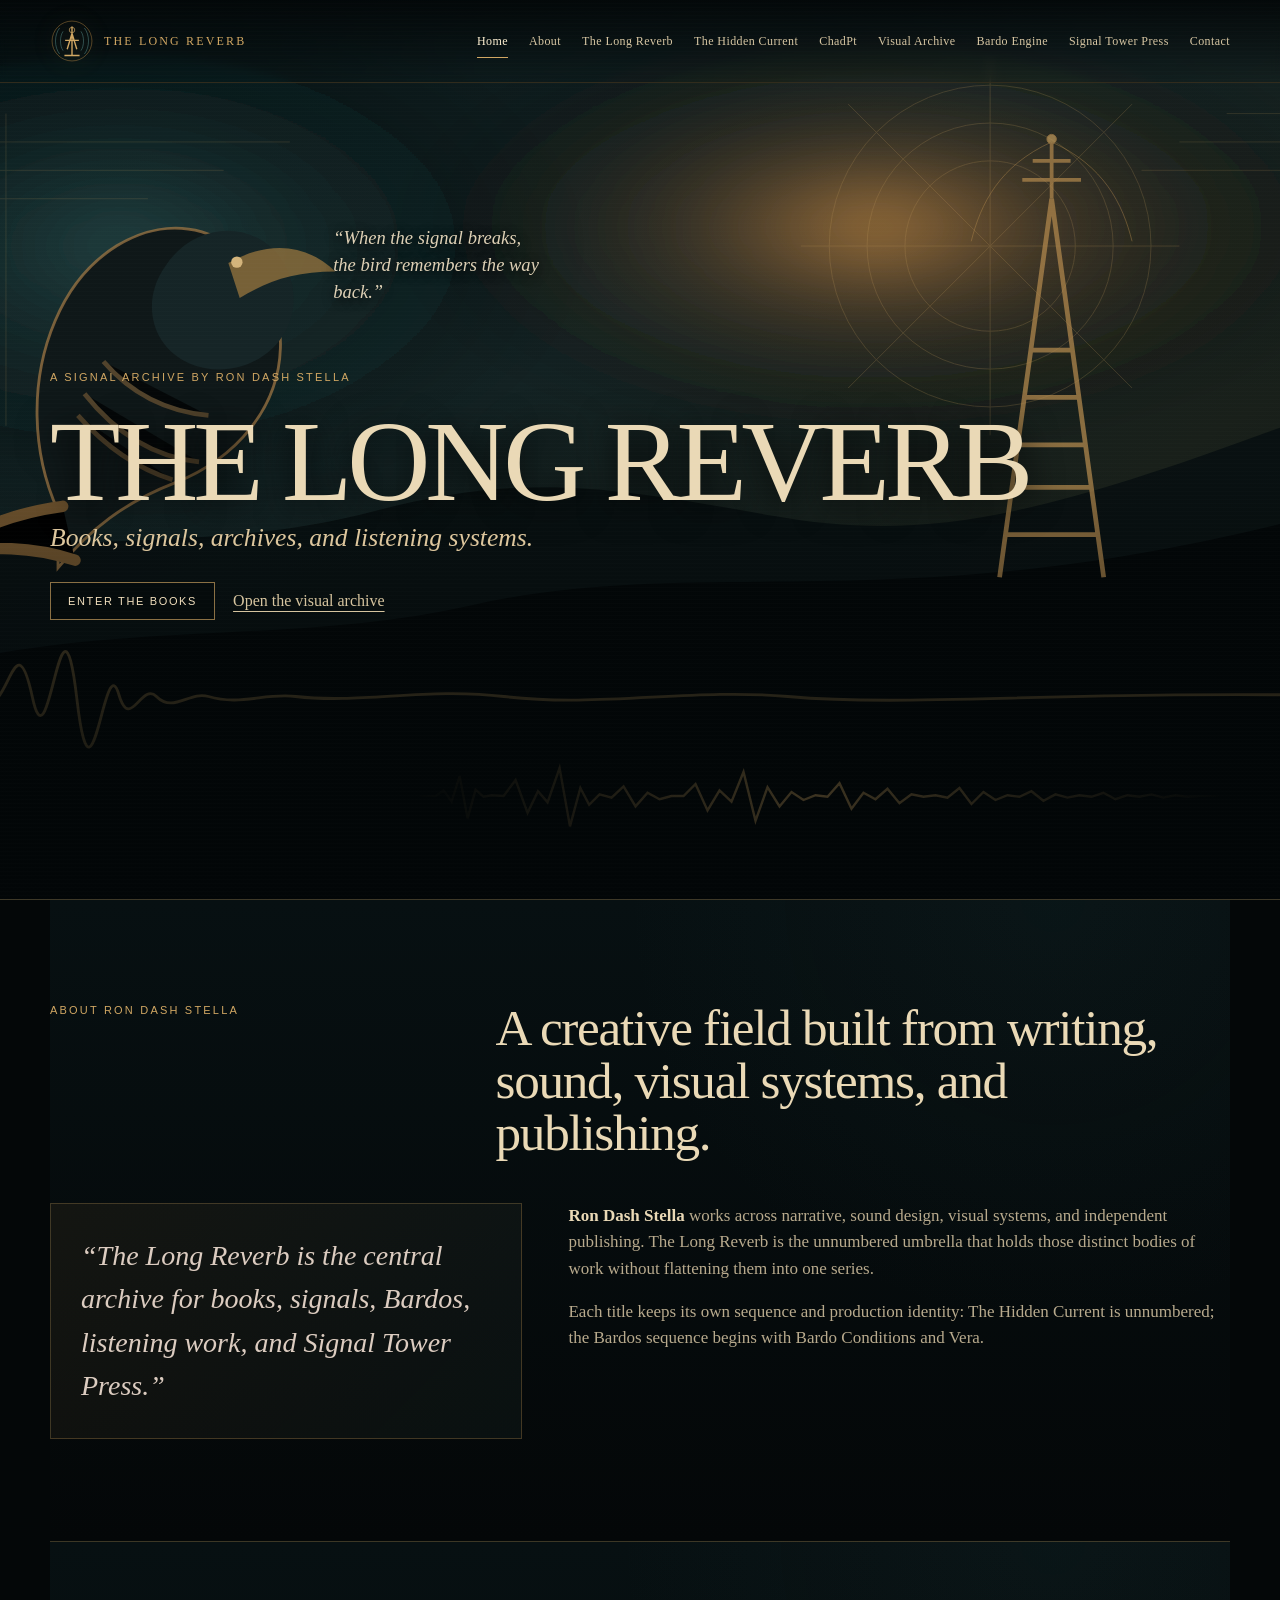
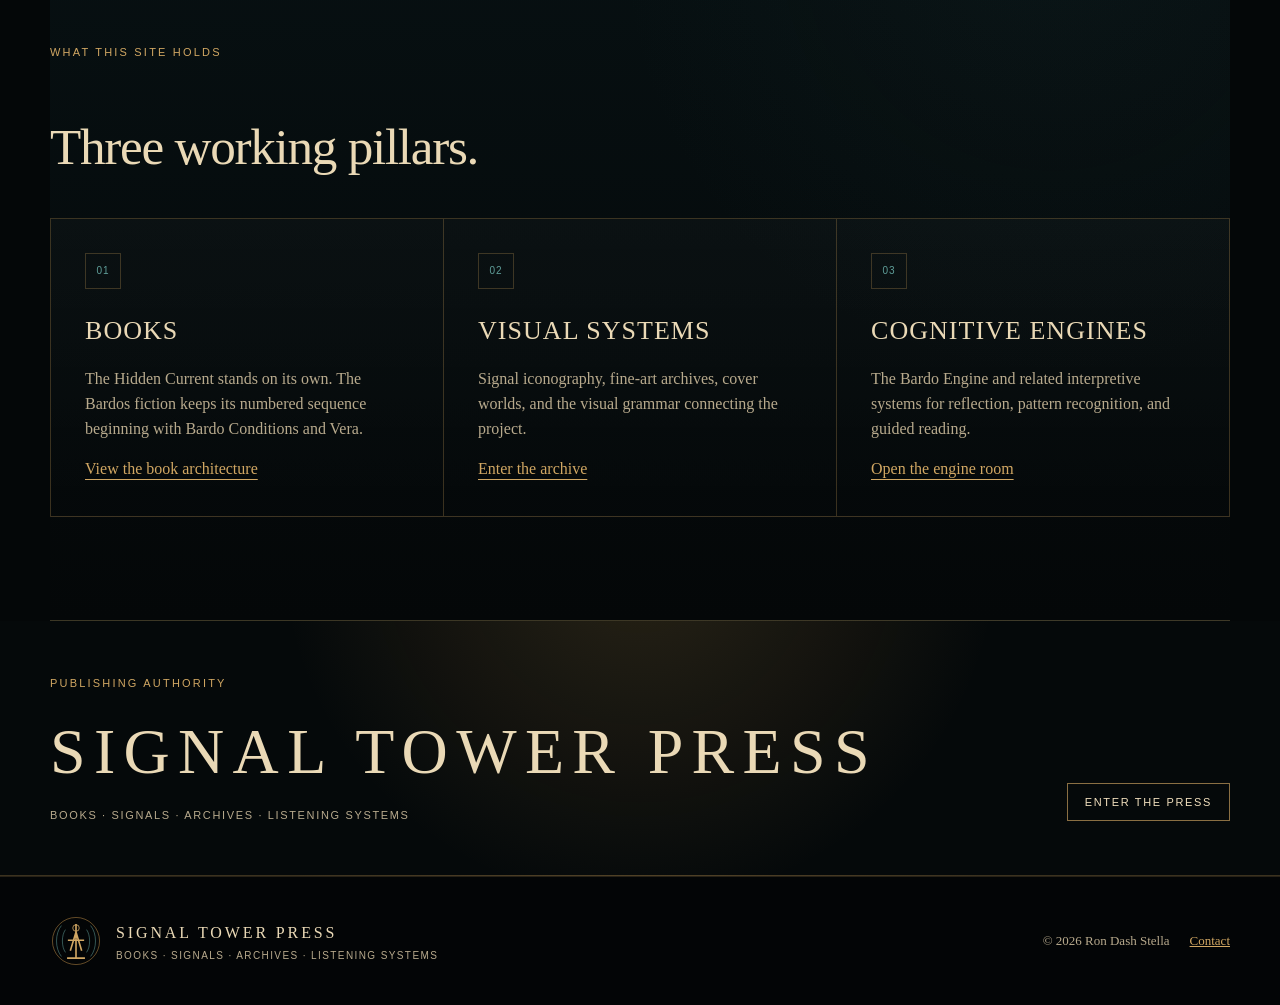
==== commit 4bd9fb47: "Correct Hidden Current and Bardos canon" ====
--- a/index.html
+++ b/index.html
@@ -35,7 +35,7 @@
     <p class="signal-quote">“When the signal breaks,<br>the bird remembers the way back.”</p>
     <p class="eyebrow">A signal archive by Ron Dash Stella</p>
     <h1>The Long Reverb</h1>
-    <p class="hero-subtitle">Books, signals, archives, and future bardos.</p>
+    <p class="hero-subtitle">Books, signals, archives, and listening systems.</p>
     <div class="actions"><a class="button" href="books.html">Enter the books</a><a class="text-link" href="archive.html">Open the visual archive</a></div>
   </div>
   <div class="waveform" aria-hidden="true"></div>
@@ -46,23 +46,23 @@
     <h2>A creative field built from writing, sound, visual systems, and publishing.</h2>
   </div>
   <div class="about-grid">
-    <div class="quote-panel"><p>“The Long Reverb is the central archive for books, signals, bardos, hidden currents, and Signal Tower Press.”</p></div>
-    <div class="prose"><p><strong>Ron Dash Stella</strong> works across narrative, sound design, visual systems, and independent publishing. The Long Reverb is the unnumbered umbrella that holds those distinct bodies of work without flattening them into one series.</p><p>The site is being built page by page. The book rooms are open first so each title can move through editing, production, preview, and release on its own terms.</p></div>
+    <div class="quote-panel"><p>“The Long Reverb is the central archive for books, signals, Bardos, listening work, and Signal Tower Press.”</p></div>
+    <div class="prose"><p><strong>Ron Dash Stella</strong> works across narrative, sound design, visual systems, and independent publishing. The Long Reverb is the unnumbered umbrella that holds those distinct bodies of work without flattening them into one series.</p><p>Each title keeps its own sequence and production identity: The Hidden Current is unnumbered; the Bardos sequence begins with Bardo Conditions and Vera.</p></div>
   </div>
 </section>
 <section class="holdings section wrap">
   <div class="section-title compact"><p class="eyebrow">What this site holds</p><h2>Three working pillars.</h2></div>
   <div class="holdings-grid">
-    <article><span class="icon">01</span><h3>Books</h3><p>Distinct fiction and nonfiction series, including The Hidden Current studies and the Bardos books.</p><a href="books.html">View the book architecture</a></article>
+    <article><span class="icon">01</span><h3>Books</h3><p>The Hidden Current stands on its own. The Bardos fiction keeps its numbered sequence beginning with Bardo Conditions and Vera.</p><a href="books.html">View the book architecture</a></article>
     <article><span class="icon">02</span><h3>Visual Systems</h3><p>Signal iconography, fine-art archives, cover worlds, and the visual grammar connecting the project.</p><a href="archive.html">Enter the archive</a></article>
     <article><span class="icon">03</span><h3>Cognitive Engines</h3><p>The Bardo Engine and related interpretive systems for reflection, pattern recognition, and guided reading.</p><a href="bardo-engine.html">Open the engine room</a></article>
   </div>
 </section>
-<section class="press-band"><div class="wrap"><div><p class="eyebrow">Publishing authority</p><h2>Signal Tower Press</h2><p>Books · signals · archives · future bardos</p></div><a class="button secondary" href="signal-tower-press.html">Enter the press</a></div></section>
+<section class="press-band"><div class="wrap"><div><p class="eyebrow">Publishing authority</p><h2>Signal Tower Press</h2><p>Books · signals · archives · listening systems</p></div><a class="button secondary" href="signal-tower-press.html">Enter the press</a></div></section>
 </main>
 <footer class="site-footer">
-  <div class="footer-brand"><img src="assets/signal-mark.svg" width="52" height="52" alt="" /><div><strong>Signal Tower Press</strong><span>Books · signals · archives · future bardos</span></div></div>
+  <div class="footer-brand"><img src="assets/signal-mark.svg" width="52" height="52" alt="" /><div><strong>Signal Tower Press</strong><span>Books · signals · archives · listening systems</span></div></div>
   <div class="footer-meta"><span>© 2026 Ron Dash Stella</span><a href="contact.html">Contact</a></div>
 </footer>
 </body>
-</html>+</html>
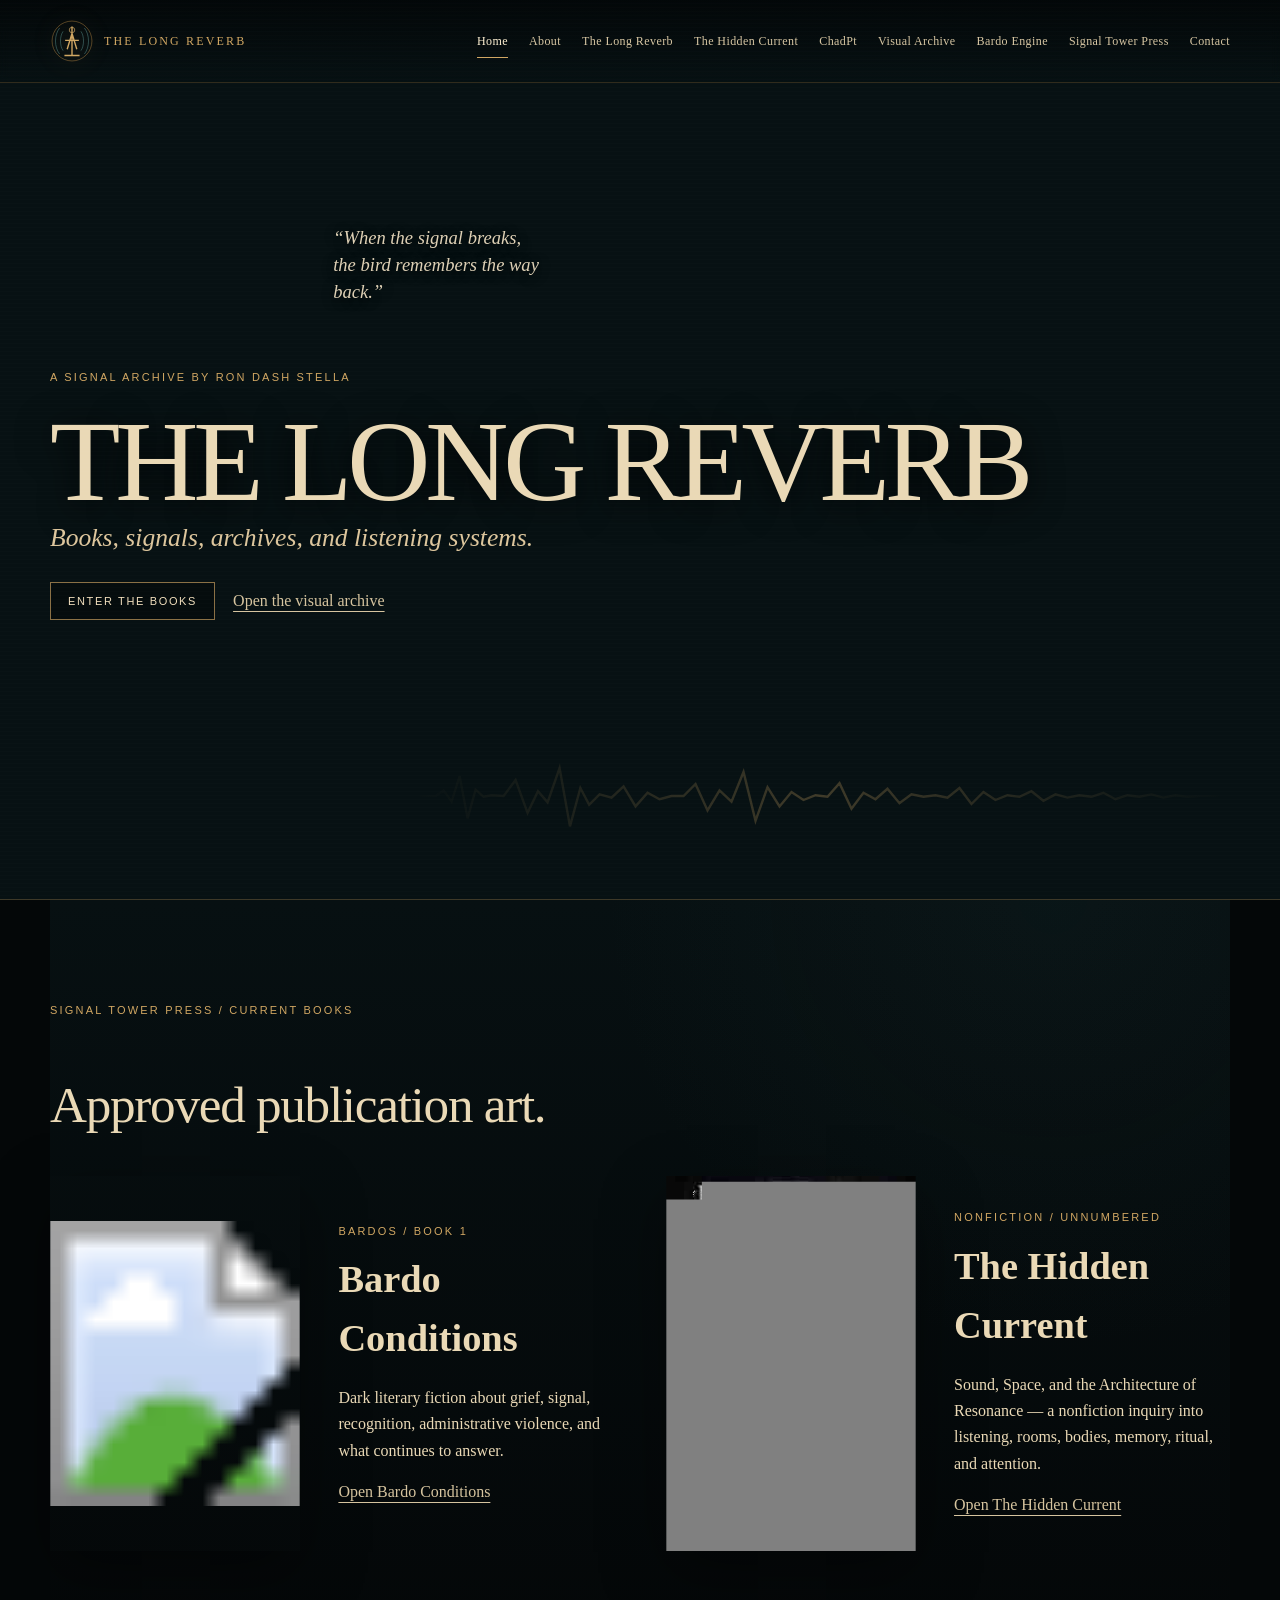
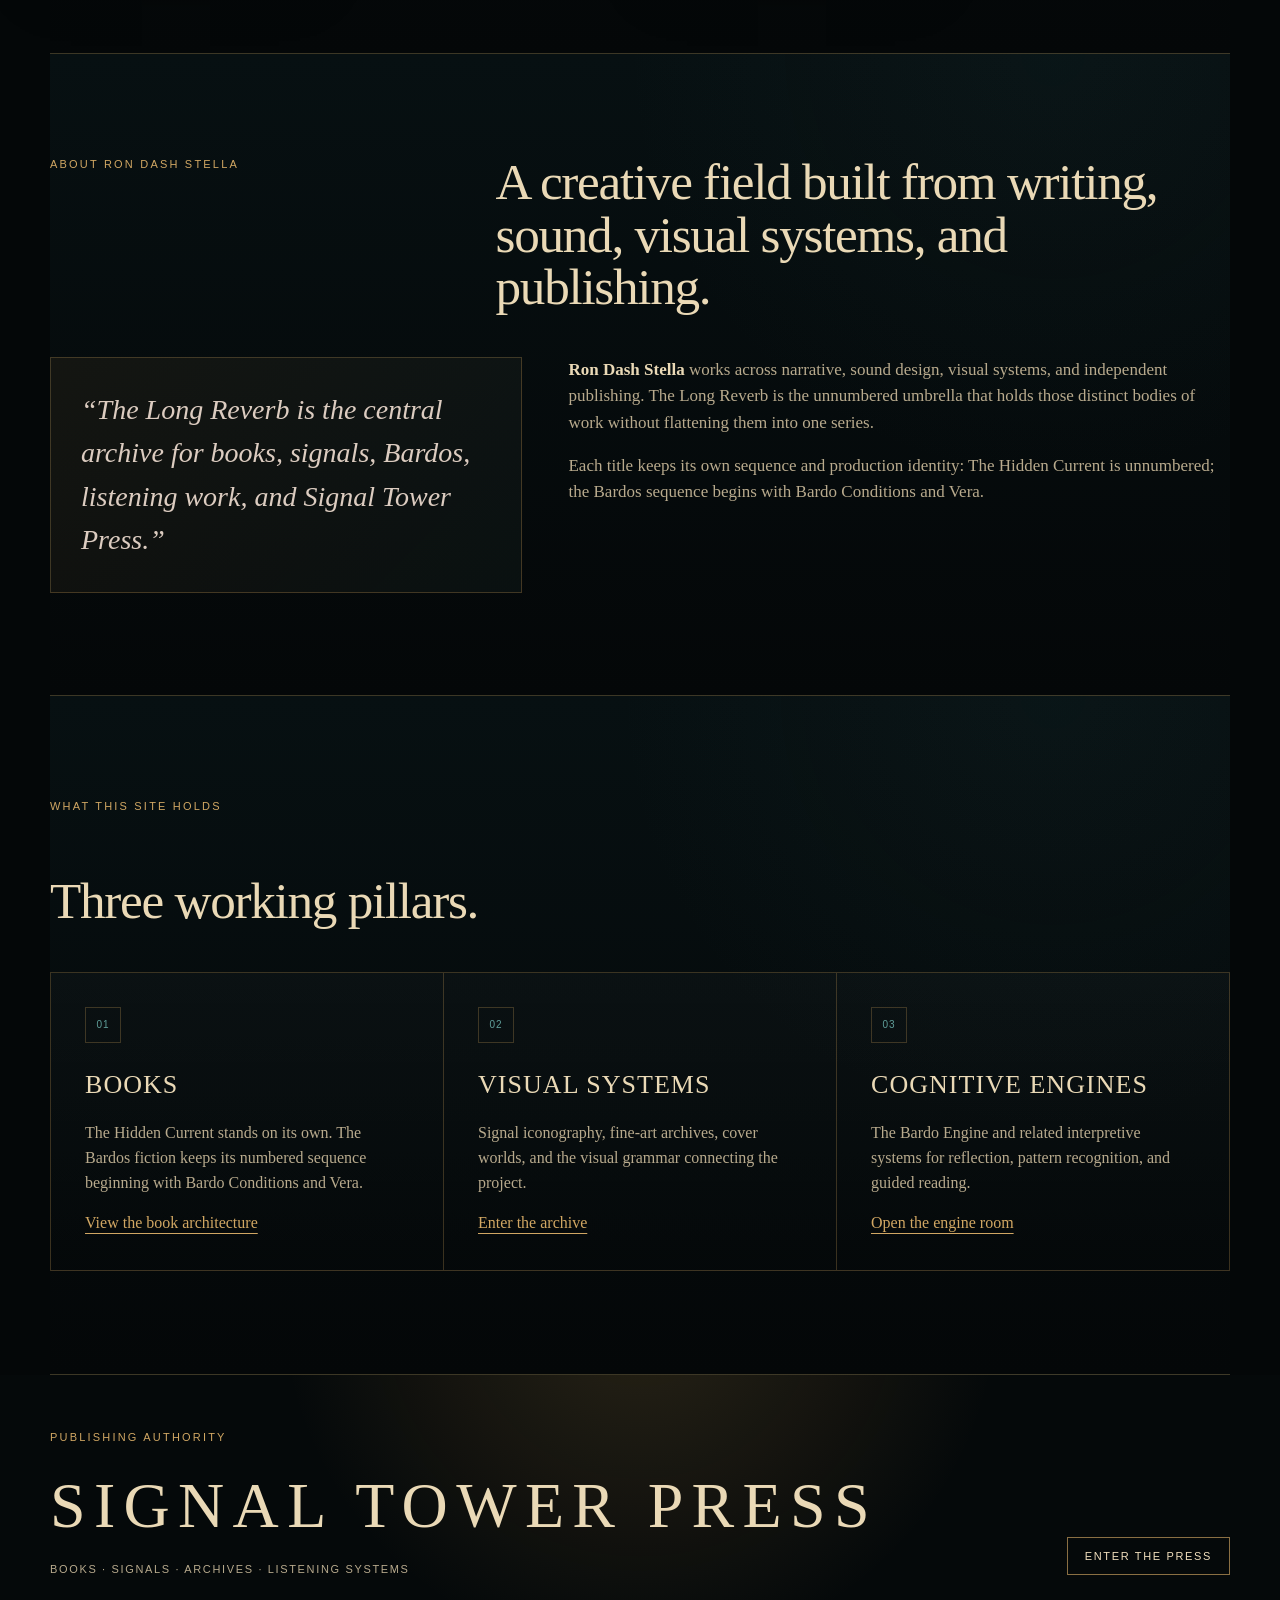
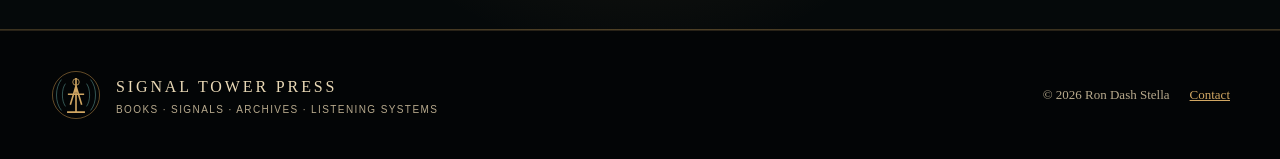
==== commit 48e36365: "Feature approved book art on homepage" ====
--- a/index.html
+++ b/index.html
@@ -11,58 +11,27 @@
   <meta property="og:title" content="The Long Reverb | Signal Tower Press" />
   <meta property="og:description" content="The Long Reverb is the public world for books, sound, visual memory, and Signal Tower Press work by Ron Dash Stella." />
   <meta property="og:type" content="website" />
-  <meta property="og:image" content="https://thelongreverb.com/assets/hero-signal.svg" />
+  <meta property="og:image" content="https://thelongreverb.com/assets/bardo-cover.svg" />
   <link rel="icon" href="assets/signal-mark.svg" type="image/svg+xml" />
   <link rel="stylesheet" href="assets/site.css" />
   <script src="assets/site.js" defer></script>
+  <style>
+    .home-hero .hero-art{display:none}.featured-books{display:grid;grid-template-columns:repeat(2,minmax(0,1fr));gap:clamp(1.5rem,4vw,4rem);align-items:start}.feature-book{position:relative;display:grid;grid-template-columns:minmax(150px,250px) 1fr;gap:clamp(1.25rem,3vw,2.5rem);align-items:center}.feature-book img{width:100%;aspect-ratio:2/3;object-fit:cover;box-shadow:0 22px 60px rgba(0,0,0,.42)}.feature-book h3{font-size:clamp(1.6rem,3vw,2.5rem);margin:.3rem 0 .8rem}.feature-book p{line-height:1.65}.feature-book .card-hit{position:absolute;inset:0;z-index:2}.feature-book a.text-link{position:relative;z-index:3}@media(max-width:900px){.featured-books{grid-template-columns:1fr}}@media(max-width:560px){.feature-book{grid-template-columns:1fr}.feature-book img{max-width:280px;margin-inline:auto}}
+  </style>
 </head>
 <body class="home-page">
 <a class="skip-link" href="#main">Skip to content</a>
 <header class="site-header" data-header>
-  <a class="brand" href="index.html" aria-label="The Long Reverb home">
-    <img src="assets/signal-mark.svg" width="44" height="44" alt="" />
-    <span>The Long Reverb</span>
-  </a>
-  <button class="nav-toggle" type="button" aria-expanded="false" aria-controls="primary-nav" data-nav-toggle>
-    <span>Menu</span>
-  </button>
+  <a class="brand" href="index.html" aria-label="The Long Reverb home"><img src="assets/signal-mark.svg" width="44" height="44" alt="" /><span>The Long Reverb</span></a>
+  <button class="nav-toggle" type="button" aria-expanded="false" aria-controls="primary-nav" data-nav-toggle><span>Menu</span></button>
   <nav class="site-nav" id="primary-nav" aria-label="Primary" data-nav><a href="index.html" aria-current="page">Home</a><a href="about.html">About</a><a href="books.html">The Long Reverb</a><a href="hidden-current.html">The Hidden Current</a><a href="chadpt.html">ChadPt</a><a href="archive.html">Visual Archive</a><a href="bardo-engine.html">Bardo Engine</a><a href="signal-tower-press.html">Signal Tower Press</a><a href="contact.html">Contact</a></nav>
 </header>
 <main id="main">
-<section class="home-hero">
-  <div class="hero-art" aria-hidden="true"></div>
-  <div class="hero-copy wrap">
-    <p class="signal-quote">“When the signal breaks,<br>the bird remembers the way back.”</p>
-    <p class="eyebrow">A signal archive by Ron Dash Stella</p>
-    <h1>The Long Reverb</h1>
-    <p class="hero-subtitle">Books, signals, archives, and listening systems.</p>
-    <div class="actions"><a class="button" href="books.html">Enter the books</a><a class="text-link" href="archive.html">Open the visual archive</a></div>
-  </div>
-  <div class="waveform" aria-hidden="true"></div>
-</section>
-<section class="about-home section wrap">
-  <div class="section-title">
-    <p class="eyebrow">About Ron Dash Stella</p>
-    <h2>A creative field built from writing, sound, visual systems, and publishing.</h2>
-  </div>
-  <div class="about-grid">
-    <div class="quote-panel"><p>“The Long Reverb is the central archive for books, signals, Bardos, listening work, and Signal Tower Press.”</p></div>
-    <div class="prose"><p><strong>Ron Dash Stella</strong> works across narrative, sound design, visual systems, and independent publishing. The Long Reverb is the unnumbered umbrella that holds those distinct bodies of work without flattening them into one series.</p><p>Each title keeps its own sequence and production identity: The Hidden Current is unnumbered; the Bardos sequence begins with Bardo Conditions and Vera.</p></div>
-  </div>
-</section>
-<section class="holdings section wrap">
-  <div class="section-title compact"><p class="eyebrow">What this site holds</p><h2>Three working pillars.</h2></div>
-  <div class="holdings-grid">
-    <article><span class="icon">01</span><h3>Books</h3><p>The Hidden Current stands on its own. The Bardos fiction keeps its numbered sequence beginning with Bardo Conditions and Vera.</p><a href="books.html">View the book architecture</a></article>
-    <article><span class="icon">02</span><h3>Visual Systems</h3><p>Signal iconography, fine-art archives, cover worlds, and the visual grammar connecting the project.</p><a href="archive.html">Enter the archive</a></article>
-    <article><span class="icon">03</span><h3>Cognitive Engines</h3><p>The Bardo Engine and related interpretive systems for reflection, pattern recognition, and guided reading.</p><a href="bardo-engine.html">Open the engine room</a></article>
-  </div>
-</section>
+<section class="home-hero"><div class="hero-copy wrap"><p class="signal-quote">“When the signal breaks,<br>the bird remembers the way back.”</p><p class="eyebrow">A signal archive by Ron Dash Stella</p><h1>The Long Reverb</h1><p class="hero-subtitle">Books, signals, archives, and listening systems.</p><div class="actions"><a class="button" href="books.html">Enter the books</a><a class="text-link" href="archive.html">Open the visual archive</a></div></div><div class="waveform" aria-hidden="true"></div></section>
+<section class="section wrap"><div class="section-title compact"><p class="eyebrow">Signal Tower Press / current books</p><h2>Approved publication art.</h2></div><div class="featured-books"><article class="feature-book"><a class="card-hit" href="bardo-conditions.html" aria-label="Open Bardo Conditions"></a><img src="assets/bardo-cover.svg" alt="Approved cover of Bardo Conditions by Ron Dash Stella"><div><p class="eyebrow">Bardos / Book 1</p><h3>Bardo Conditions</h3><p>Dark literary fiction about grief, signal, recognition, administrative violence, and what continues to answer.</p><a class="text-link" href="bardo-conditions.html">Open Bardo Conditions</a></div></article><article class="feature-book"><a class="card-hit" href="hidden-current.html" aria-label="Open The Hidden Current"></a><img src="assets/hidden-current-cover.svg" alt="Approved cover of The Hidden Current by Ron Stella"><div><p class="eyebrow">Nonfiction / unnumbered</p><h3>The Hidden Current</h3><p>Sound, Space, and the Architecture of Resonance — a nonfiction inquiry into listening, rooms, bodies, memory, ritual, and attention.</p><a class="text-link" href="hidden-current.html">Open The Hidden Current</a></div></article></div></section>
+<section class="about-home section wrap"><div class="section-title"><p class="eyebrow">About Ron Dash Stella</p><h2>A creative field built from writing, sound, visual systems, and publishing.</h2></div><div class="about-grid"><div class="quote-panel"><p>“The Long Reverb is the central archive for books, signals, Bardos, listening work, and Signal Tower Press.”</p></div><div class="prose"><p><strong>Ron Dash Stella</strong> works across narrative, sound design, visual systems, and independent publishing. The Long Reverb is the unnumbered umbrella that holds those distinct bodies of work without flattening them into one series.</p><p>Each title keeps its own sequence and production identity: The Hidden Current is unnumbered; the Bardos sequence begins with Bardo Conditions and Vera.</p></div></div></section>
+<section class="holdings section wrap"><div class="section-title compact"><p class="eyebrow">What this site holds</p><h2>Three working pillars.</h2></div><div class="holdings-grid"><article><span class="icon">01</span><h3>Books</h3><p>The Hidden Current stands on its own. The Bardos fiction keeps its numbered sequence beginning with Bardo Conditions and Vera.</p><a href="books.html">View the book architecture</a></article><article><span class="icon">02</span><h3>Visual Systems</h3><p>Signal iconography, fine-art archives, cover worlds, and the visual grammar connecting the project.</p><a href="archive.html">Enter the archive</a></article><article><span class="icon">03</span><h3>Cognitive Engines</h3><p>The Bardo Engine and related interpretive systems for reflection, pattern recognition, and guided reading.</p><a href="bardo-engine.html">Open the engine room</a></article></div></section>
 <section class="press-band"><div class="wrap"><div><p class="eyebrow">Publishing authority</p><h2>Signal Tower Press</h2><p>Books · signals · archives · listening systems</p></div><a class="button secondary" href="signal-tower-press.html">Enter the press</a></div></section>
 </main>
-<footer class="site-footer">
-  <div class="footer-brand"><img src="assets/signal-mark.svg" width="52" height="52" alt="" /><div><strong>Signal Tower Press</strong><span>Books · signals · archives · listening systems</span></div></div>
-  <div class="footer-meta"><span>© 2026 Ron Dash Stella</span><a href="contact.html">Contact</a></div>
-</footer>
-</body>
-</html>
+<footer class="site-footer"><div class="footer-brand"><img src="assets/signal-mark.svg" width="52" height="52" alt="" /><div><strong>Signal Tower Press</strong><span>Books · signals · archives · listening systems</span></div></div><div class="footer-meta"><span>© 2026 Ron Dash Stella</span><a href="contact.html">Contact</a></div></footer>
+</body></html>
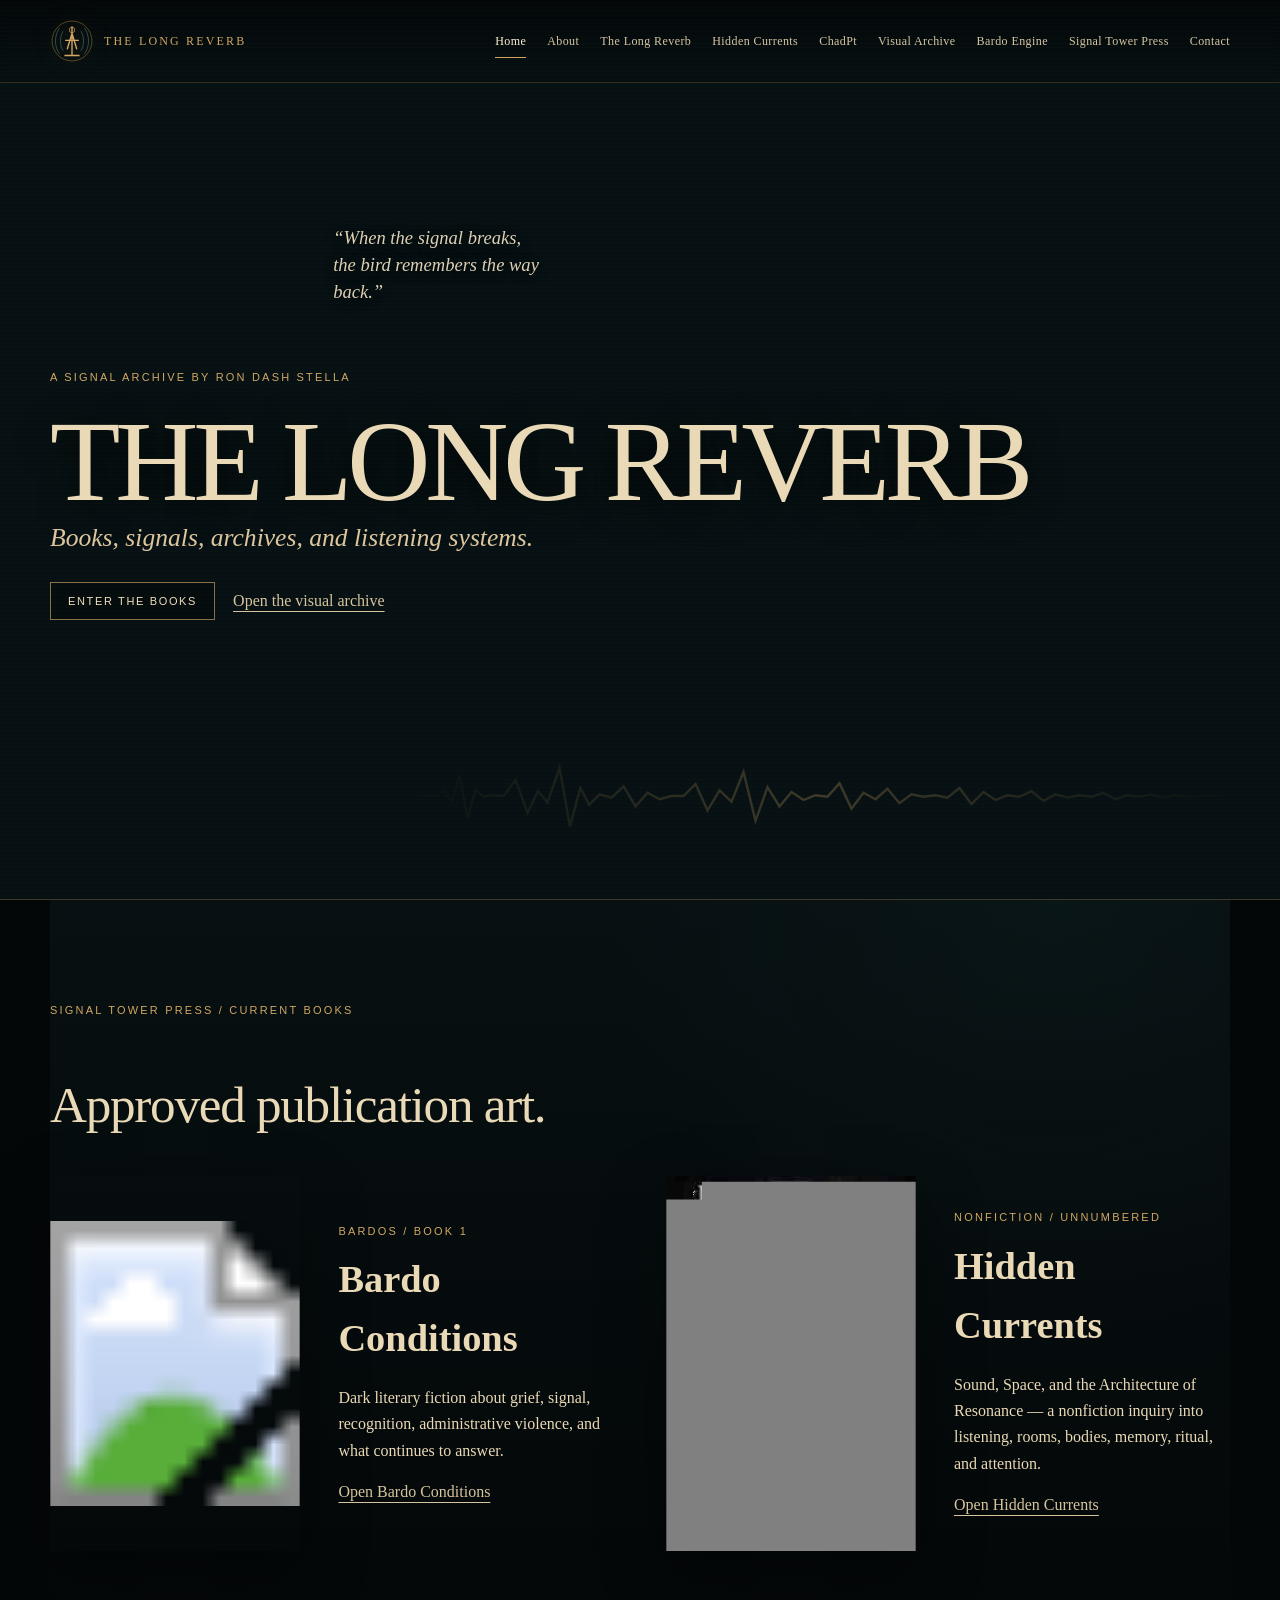
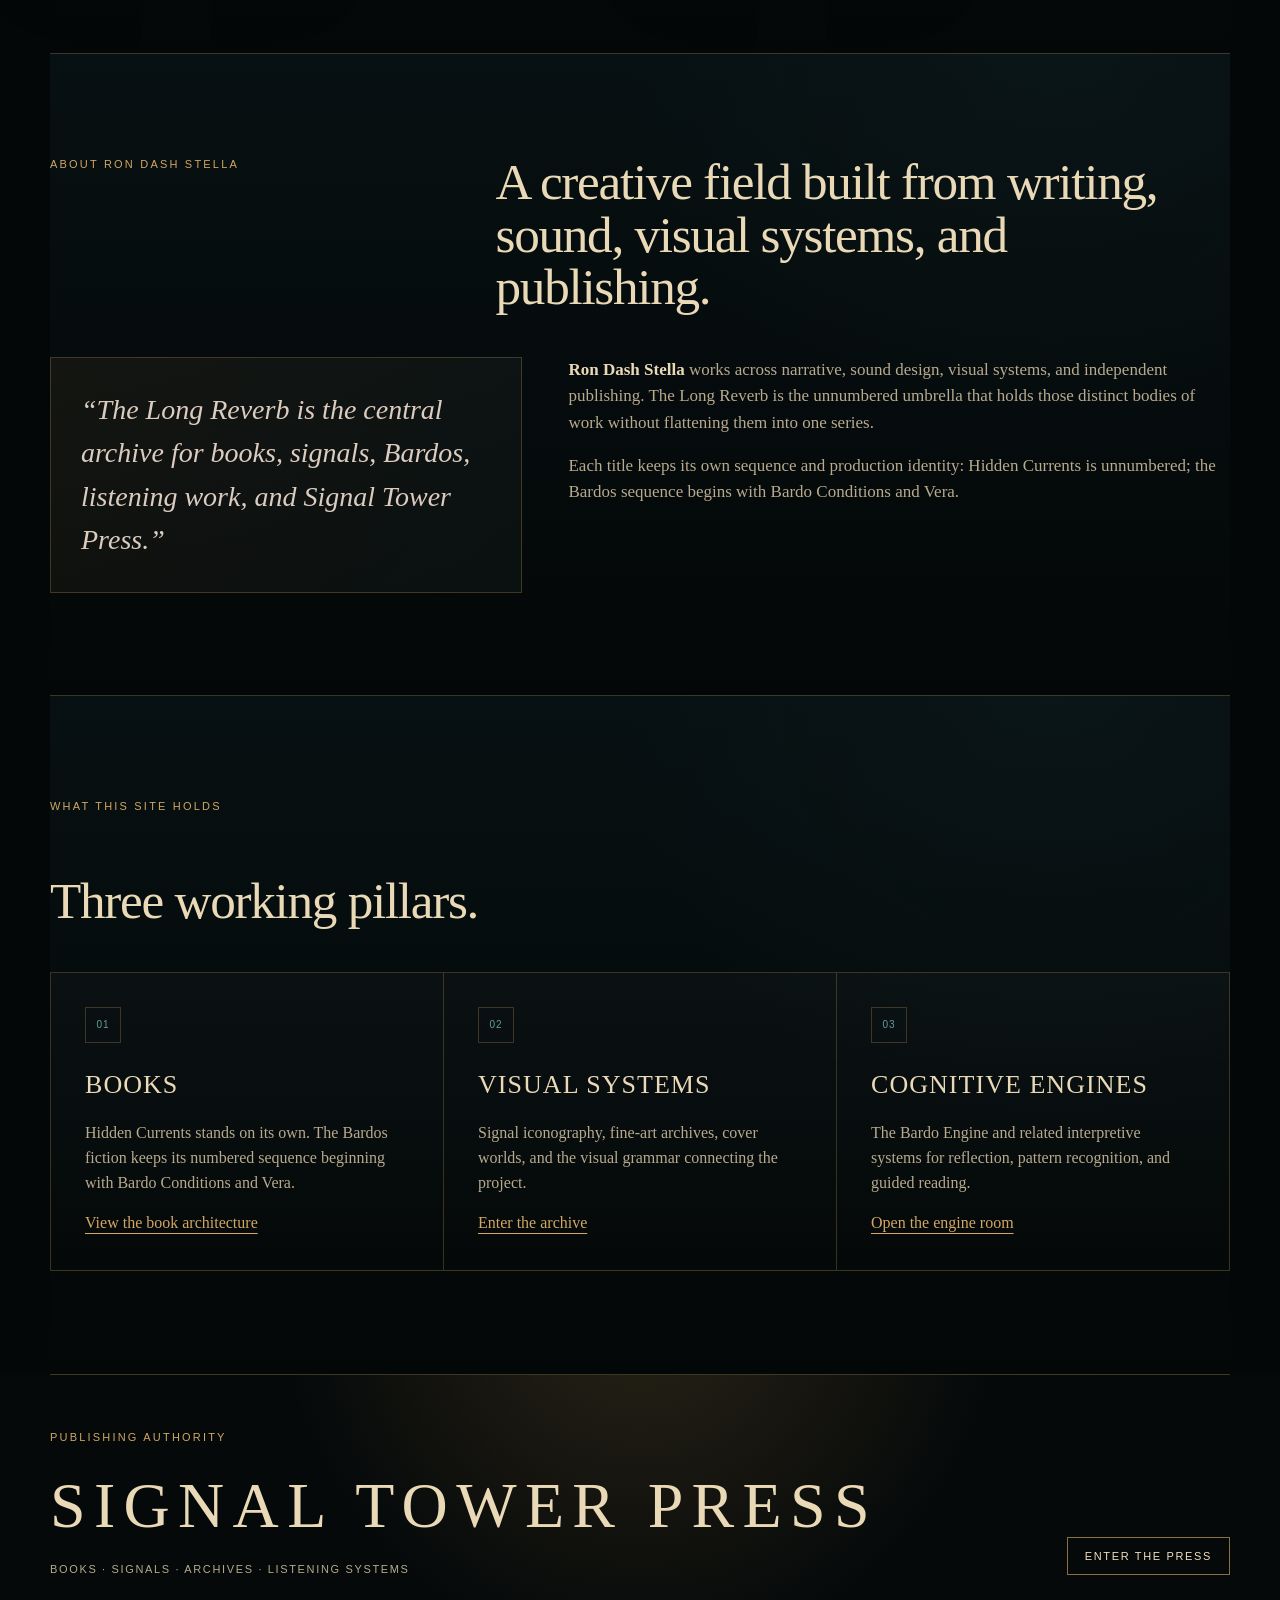
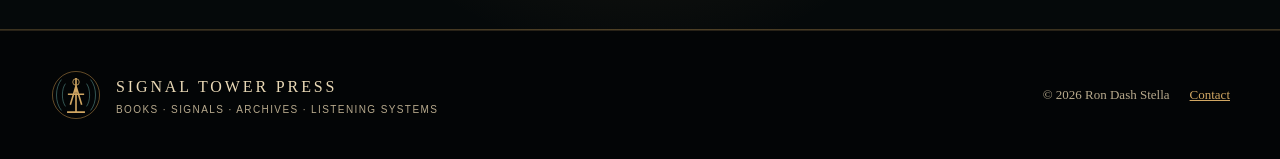
==== commit 51e20198: "Align homepage to Hidden Currents final title" ====
--- a/index.html
+++ b/index.html
@@ -24,13 +24,13 @@
 <header class="site-header" data-header>
   <a class="brand" href="index.html" aria-label="The Long Reverb home"><img src="assets/signal-mark.svg" width="44" height="44" alt="" /><span>The Long Reverb</span></a>
   <button class="nav-toggle" type="button" aria-expanded="false" aria-controls="primary-nav" data-nav-toggle><span>Menu</span></button>
-  <nav class="site-nav" id="primary-nav" aria-label="Primary" data-nav><a href="index.html" aria-current="page">Home</a><a href="about.html">About</a><a href="books.html">The Long Reverb</a><a href="hidden-current.html">The Hidden Current</a><a href="chadpt.html">ChadPt</a><a href="archive.html">Visual Archive</a><a href="bardo-engine.html">Bardo Engine</a><a href="signal-tower-press.html">Signal Tower Press</a><a href="contact.html">Contact</a></nav>
+  <nav class="site-nav" id="primary-nav" aria-label="Primary" data-nav><a href="index.html" aria-current="page">Home</a><a href="about.html">About</a><a href="books.html">The Long Reverb</a><a href="hidden-current.html">Hidden Currents</a><a href="chadpt.html">ChadPt</a><a href="archive.html">Visual Archive</a><a href="bardo-engine.html">Bardo Engine</a><a href="signal-tower-press.html">Signal Tower Press</a><a href="contact.html">Contact</a></nav>
 </header>
 <main id="main">
 <section class="home-hero"><div class="hero-copy wrap"><p class="signal-quote">“When the signal breaks,<br>the bird remembers the way back.”</p><p class="eyebrow">A signal archive by Ron Dash Stella</p><h1>The Long Reverb</h1><p class="hero-subtitle">Books, signals, archives, and listening systems.</p><div class="actions"><a class="button" href="books.html">Enter the books</a><a class="text-link" href="archive.html">Open the visual archive</a></div></div><div class="waveform" aria-hidden="true"></div></section>
-<section class="section wrap"><div class="section-title compact"><p class="eyebrow">Signal Tower Press / current books</p><h2>Approved publication art.</h2></div><div class="featured-books"><article class="feature-book"><a class="card-hit" href="bardo-conditions.html" aria-label="Open Bardo Conditions"></a><img src="assets/bardo-cover.svg" alt="Approved cover of Bardo Conditions by Ron Dash Stella"><div><p class="eyebrow">Bardos / Book 1</p><h3>Bardo Conditions</h3><p>Dark literary fiction about grief, signal, recognition, administrative violence, and what continues to answer.</p><a class="text-link" href="bardo-conditions.html">Open Bardo Conditions</a></div></article><article class="feature-book"><a class="card-hit" href="hidden-current.html" aria-label="Open The Hidden Current"></a><img src="assets/hidden-current-cover.svg" alt="Approved cover of The Hidden Current by Ron Stella"><div><p class="eyebrow">Nonfiction / unnumbered</p><h3>The Hidden Current</h3><p>Sound, Space, and the Architecture of Resonance — a nonfiction inquiry into listening, rooms, bodies, memory, ritual, and attention.</p><a class="text-link" href="hidden-current.html">Open The Hidden Current</a></div></article></div></section>
-<section class="about-home section wrap"><div class="section-title"><p class="eyebrow">About Ron Dash Stella</p><h2>A creative field built from writing, sound, visual systems, and publishing.</h2></div><div class="about-grid"><div class="quote-panel"><p>“The Long Reverb is the central archive for books, signals, Bardos, listening work, and Signal Tower Press.”</p></div><div class="prose"><p><strong>Ron Dash Stella</strong> works across narrative, sound design, visual systems, and independent publishing. The Long Reverb is the unnumbered umbrella that holds those distinct bodies of work without flattening them into one series.</p><p>Each title keeps its own sequence and production identity: The Hidden Current is unnumbered; the Bardos sequence begins with Bardo Conditions and Vera.</p></div></div></section>
-<section class="holdings section wrap"><div class="section-title compact"><p class="eyebrow">What this site holds</p><h2>Three working pillars.</h2></div><div class="holdings-grid"><article><span class="icon">01</span><h3>Books</h3><p>The Hidden Current stands on its own. The Bardos fiction keeps its numbered sequence beginning with Bardo Conditions and Vera.</p><a href="books.html">View the book architecture</a></article><article><span class="icon">02</span><h3>Visual Systems</h3><p>Signal iconography, fine-art archives, cover worlds, and the visual grammar connecting the project.</p><a href="archive.html">Enter the archive</a></article><article><span class="icon">03</span><h3>Cognitive Engines</h3><p>The Bardo Engine and related interpretive systems for reflection, pattern recognition, and guided reading.</p><a href="bardo-engine.html">Open the engine room</a></article></div></section>
+<section class="section wrap"><div class="section-title compact"><p class="eyebrow">Signal Tower Press / current books</p><h2>Approved publication art.</h2></div><div class="featured-books"><article class="feature-book"><a class="card-hit" href="bardo-conditions.html" aria-label="Open Bardo Conditions"></a><img src="assets/bardo-cover.svg" alt="Approved cover of Bardo Conditions by Ron Dash Stella"><div><p class="eyebrow">Bardos / Book 1</p><h3>Bardo Conditions</h3><p>Dark literary fiction about grief, signal, recognition, administrative violence, and what continues to answer.</p><a class="text-link" href="bardo-conditions.html">Open Bardo Conditions</a></div></article><article class="feature-book"><a class="card-hit" href="hidden-current.html" aria-label="Open Hidden Currents"></a><img src="assets/hidden-current-cover.svg" alt="Approved cover art for Hidden Currents by Ron Dash Stella"><div><p class="eyebrow">Nonfiction / unnumbered</p><h3>Hidden Currents</h3><p>Sound, Space, and the Architecture of Resonance — a nonfiction inquiry into listening, rooms, bodies, memory, ritual, and attention.</p><a class="text-link" href="hidden-current.html">Open Hidden Currents</a></div></article></div></section>
+<section class="about-home section wrap"><div class="section-title"><p class="eyebrow">About Ron Dash Stella</p><h2>A creative field built from writing, sound, visual systems, and publishing.</h2></div><div class="about-grid"><div class="quote-panel"><p>“The Long Reverb is the central archive for books, signals, Bardos, listening work, and Signal Tower Press.”</p></div><div class="prose"><p><strong>Ron Dash Stella</strong> works across narrative, sound design, visual systems, and independent publishing. The Long Reverb is the unnumbered umbrella that holds those distinct bodies of work without flattening them into one series.</p><p>Each title keeps its own sequence and production identity: Hidden Currents is unnumbered; the Bardos sequence begins with Bardo Conditions and Vera.</p></div></div></section>
+<section class="holdings section wrap"><div class="section-title compact"><p class="eyebrow">What this site holds</p><h2>Three working pillars.</h2></div><div class="holdings-grid"><article><span class="icon">01</span><h3>Books</h3><p>Hidden Currents stands on its own. The Bardos fiction keeps its numbered sequence beginning with Bardo Conditions and Vera.</p><a href="books.html">View the book architecture</a></article><article><span class="icon">02</span><h3>Visual Systems</h3><p>Signal iconography, fine-art archives, cover worlds, and the visual grammar connecting the project.</p><a href="archive.html">Enter the archive</a></article><article><span class="icon">03</span><h3>Cognitive Engines</h3><p>The Bardo Engine and related interpretive systems for reflection, pattern recognition, and guided reading.</p><a href="bardo-engine.html">Open the engine room</a></article></div></section>
 <section class="press-band"><div class="wrap"><div><p class="eyebrow">Publishing authority</p><h2>Signal Tower Press</h2><p>Books · signals · archives · listening systems</p></div><a class="button secondary" href="signal-tower-press.html">Enter the press</a></div></section>
 </main>
 <footer class="site-footer"><div class="footer-brand"><img src="assets/signal-mark.svg" width="52" height="52" alt="" /><div><strong>Signal Tower Press</strong><span>Books · signals · archives · listening systems</span></div></div><div class="footer-meta"><span>© 2026 Ron Dash Stella</span><a href="contact.html">Contact</a></div></footer>
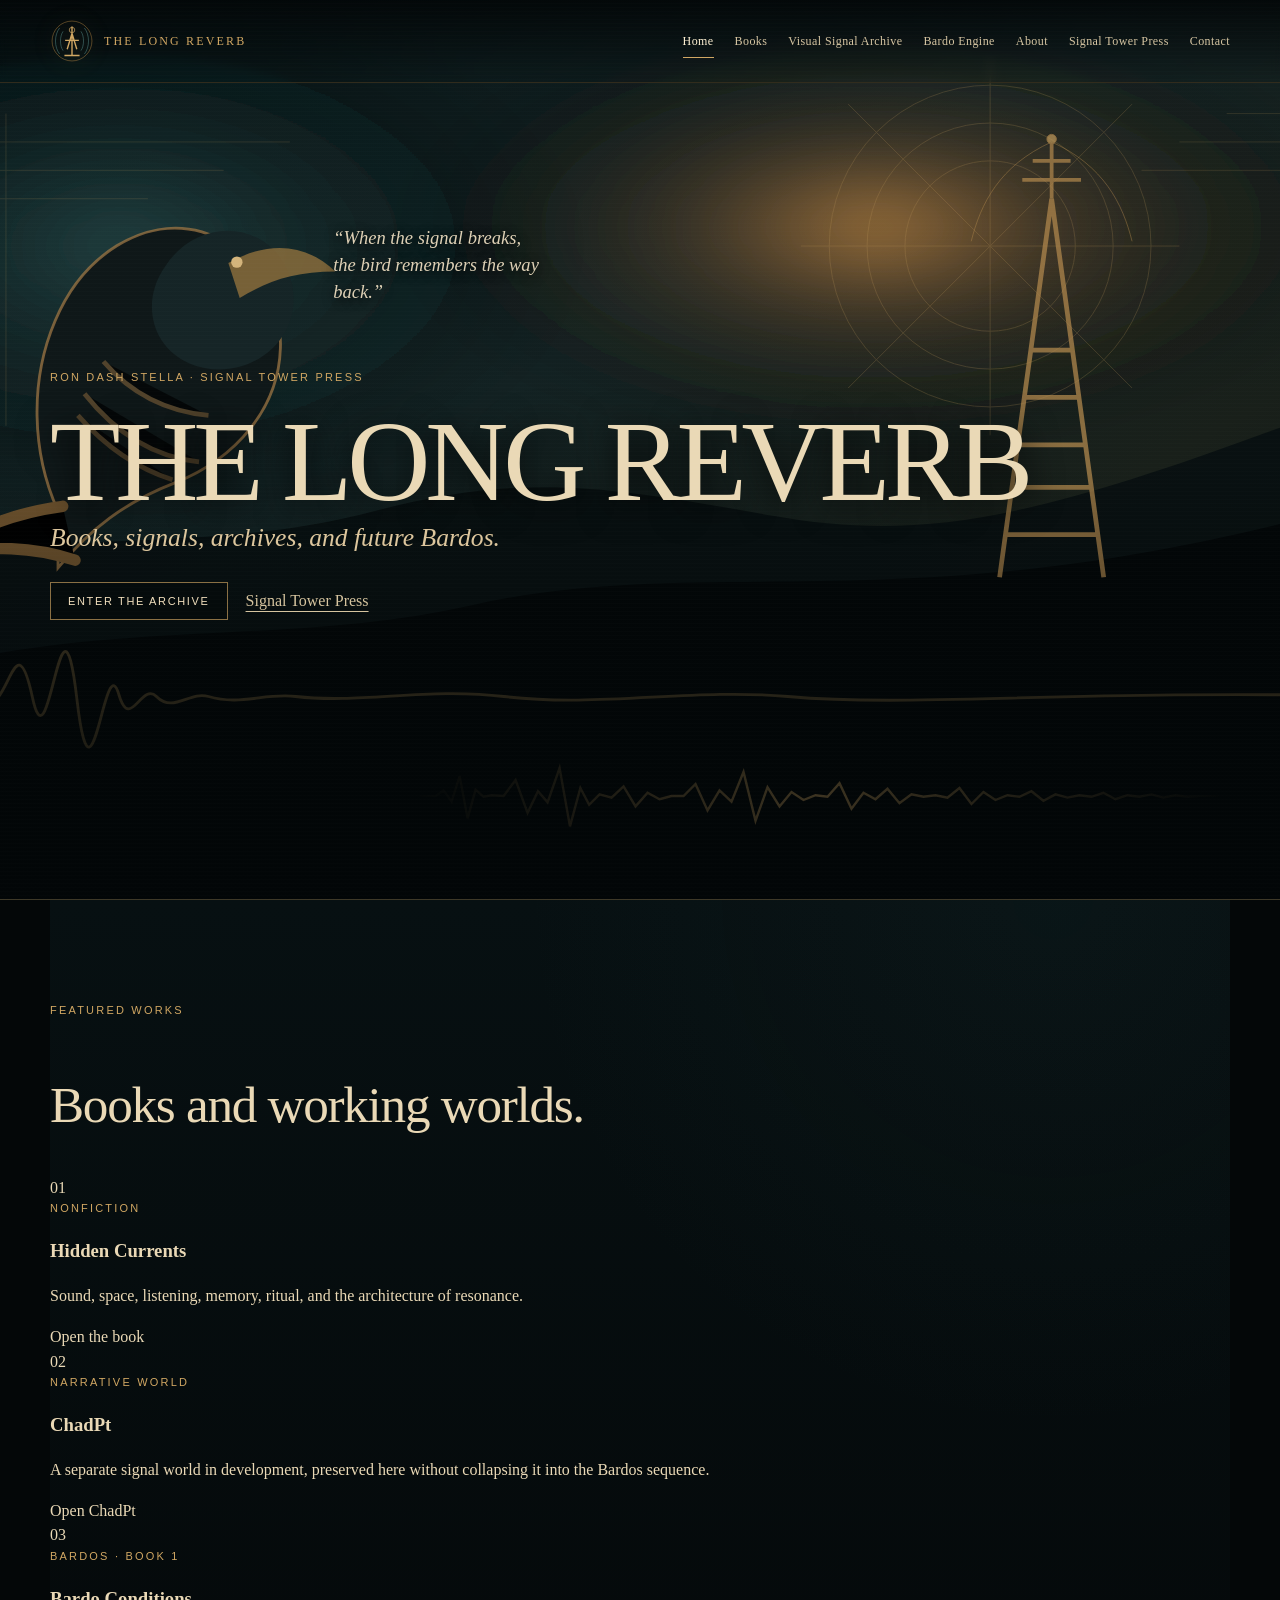
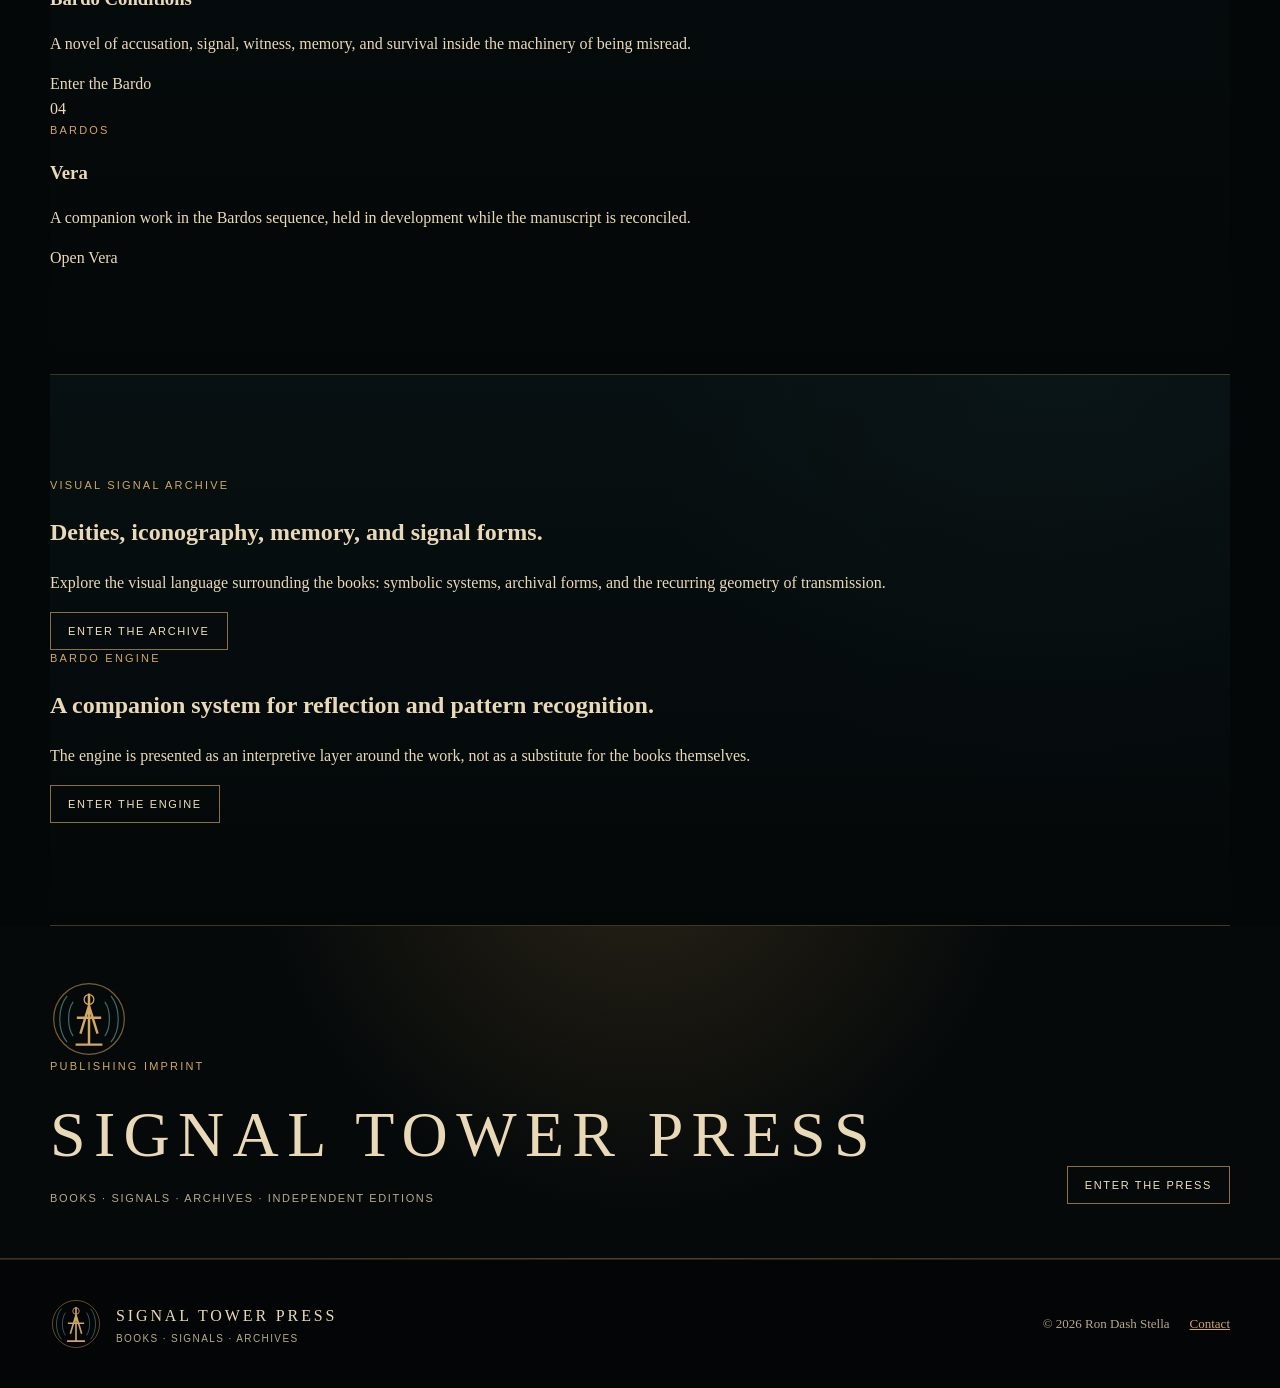
==== commit c418f0e8: "Align Long Reverb home with supplied visual direction" ====
--- a/index.html
+++ b/index.html
@@ -1,37 +1,110 @@
 <!doctype html>
 <html lang="en">
 <head>
-  <meta charset="utf-8" />
-  <meta name="viewport" content="width=device-width, initial-scale=1" />
-  <title>The Long Reverb | Signal Tower Press</title>
-  <meta name="description" content="The Long Reverb is the public world for books, sound, visual memory, and Signal Tower Press work by Ron Dash Stella." />
-  <meta name="author" content="Ron Dash Stella" />
-  <meta name="robots" content="index,follow" />
-  <link rel="canonical" href="https://thelongreverb.com/" />
-  <meta property="og:title" content="The Long Reverb | Signal Tower Press" />
-  <meta property="og:description" content="The Long Reverb is the public world for books, sound, visual memory, and Signal Tower Press work by Ron Dash Stella." />
-  <meta property="og:type" content="website" />
-  <meta property="og:image" content="https://thelongreverb.com/assets/bardo-cover.svg" />
-  <link rel="icon" href="assets/signal-mark.svg" type="image/svg+xml" />
-  <link rel="stylesheet" href="assets/site.css" />
+  <meta charset="utf-8">
+  <meta name="viewport" content="width=device-width,initial-scale=1">
+  <title>The Long Reverb | Ron Dash Stella</title>
+  <meta name="description" content="The Long Reverb: books, signals, archives, and future Bardos by Ron Dash Stella, published through Signal Tower Press.">
+  <meta name="author" content="Ron Dash Stella">
+  <meta name="robots" content="index,follow,max-image-preview:large">
+  <link rel="canonical" href="https://thelongreverb.com/">
+  <meta property="og:title" content="The Long Reverb | Ron Dash Stella">
+  <meta property="og:description" content="Books, signals, archives, and future Bardos by Ron Dash Stella.">
+  <meta property="og:type" content="website">
+  <meta property="og:image" content="https://thelongreverb.com/assets/hero-signal.svg">
+  <link rel="icon" href="assets/signal-mark.svg" type="image/svg+xml">
+  <link rel="stylesheet" href="assets/site.css">
   <script src="assets/site.js" defer></script>
-  <style>
-    .home-hero .hero-art{display:none}.featured-books{display:grid;grid-template-columns:repeat(2,minmax(0,1fr));gap:clamp(1.5rem,4vw,4rem);align-items:start}.feature-book{position:relative;display:grid;grid-template-columns:minmax(150px,250px) 1fr;gap:clamp(1.25rem,3vw,2.5rem);align-items:center}.feature-book img{width:100%;aspect-ratio:2/3;object-fit:cover;box-shadow:0 22px 60px rgba(0,0,0,.42)}.feature-book h3{font-size:clamp(1.6rem,3vw,2.5rem);margin:.3rem 0 .8rem}.feature-book p{line-height:1.65}.feature-book .card-hit{position:absolute;inset:0;z-index:2}.feature-book a.text-link{position:relative;z-index:3}@media(max-width:900px){.featured-books{grid-template-columns:1fr}}@media(max-width:560px){.feature-book{grid-template-columns:1fr}.feature-book img{max-width:280px;margin-inline:auto}}
-  </style>
 </head>
-<body class="home-page">
+<body class="home-page long-reverb-refresh">
 <a class="skip-link" href="#main">Skip to content</a>
 <header class="site-header" data-header>
-  <a class="brand" href="index.html" aria-label="The Long Reverb home"><img src="assets/signal-mark.svg" width="44" height="44" alt="" /><span>The Long Reverb</span></a>
+  <a class="brand" href="index.html" aria-label="The Long Reverb home"><img src="assets/signal-mark.svg" width="44" height="44" alt=""><span>The Long Reverb</span></a>
   <button class="nav-toggle" type="button" aria-expanded="false" aria-controls="primary-nav" data-nav-toggle><span>Menu</span></button>
-  <nav class="site-nav" id="primary-nav" aria-label="Primary" data-nav><a href="index.html" aria-current="page">Home</a><a href="about.html">About</a><a href="books.html">The Long Reverb</a><a href="hidden-current.html">Hidden Currents</a><a href="chadpt.html">ChadPt</a><a href="archive.html">Visual Archive</a><a href="bardo-engine.html">Bardo Engine</a><a href="signal-tower-press.html">Signal Tower Press</a><a href="contact.html">Contact</a></nav>
+  <nav class="site-nav" id="primary-nav" aria-label="Primary" data-nav>
+    <a href="index.html" aria-current="page">Home</a>
+    <a href="books.html">Books</a>
+    <a href="archive.html">Visual Signal Archive</a>
+    <a href="bardo-engine.html">Bardo Engine</a>
+    <a href="about.html">About</a>
+    <a href="signal-tower-press.html">Signal Tower Press</a>
+    <a href="contact.html">Contact</a>
+  </nav>
 </header>
 <main id="main">
-<section class="home-hero"><div class="hero-copy wrap"><p class="signal-quote">“When the signal breaks,<br>the bird remembers the way back.”</p><p class="eyebrow">A signal archive by Ron Dash Stella</p><h1>The Long Reverb</h1><p class="hero-subtitle">Books, signals, archives, and listening systems.</p><div class="actions"><a class="button" href="books.html">Enter the books</a><a class="text-link" href="archive.html">Open the visual archive</a></div></div><div class="waveform" aria-hidden="true"></div></section>
-<section class="section wrap"><div class="section-title compact"><p class="eyebrow">Signal Tower Press / current books</p><h2>Approved publication art.</h2></div><div class="featured-books"><article class="feature-book"><a class="card-hit" href="bardo-conditions.html" aria-label="Open Bardo Conditions"></a><img src="assets/bardo-cover.svg" alt="Approved cover of Bardo Conditions by Ron Dash Stella"><div><p class="eyebrow">Bardos / Book 1</p><h3>Bardo Conditions</h3><p>Dark literary fiction about grief, signal, recognition, administrative violence, and what continues to answer.</p><a class="text-link" href="bardo-conditions.html">Open Bardo Conditions</a></div></article><article class="feature-book"><a class="card-hit" href="hidden-current.html" aria-label="Open Hidden Currents"></a><img src="assets/hidden-current-cover.svg" alt="Approved cover art for Hidden Currents by Ron Dash Stella"><div><p class="eyebrow">Nonfiction / unnumbered</p><h3>Hidden Currents</h3><p>Sound, Space, and the Architecture of Resonance — a nonfiction inquiry into listening, rooms, bodies, memory, ritual, and attention.</p><a class="text-link" href="hidden-current.html">Open Hidden Currents</a></div></article></div></section>
-<section class="about-home section wrap"><div class="section-title"><p class="eyebrow">About Ron Dash Stella</p><h2>A creative field built from writing, sound, visual systems, and publishing.</h2></div><div class="about-grid"><div class="quote-panel"><p>“The Long Reverb is the central archive for books, signals, Bardos, listening work, and Signal Tower Press.”</p></div><div class="prose"><p><strong>Ron Dash Stella</strong> works across narrative, sound design, visual systems, and independent publishing. The Long Reverb is the unnumbered umbrella that holds those distinct bodies of work without flattening them into one series.</p><p>Each title keeps its own sequence and production identity: Hidden Currents is unnumbered; the Bardos sequence begins with Bardo Conditions and Vera.</p></div></div></section>
-<section class="holdings section wrap"><div class="section-title compact"><p class="eyebrow">What this site holds</p><h2>Three working pillars.</h2></div><div class="holdings-grid"><article><span class="icon">01</span><h3>Books</h3><p>Hidden Currents stands on its own. The Bardos fiction keeps its numbered sequence beginning with Bardo Conditions and Vera.</p><a href="books.html">View the book architecture</a></article><article><span class="icon">02</span><h3>Visual Systems</h3><p>Signal iconography, fine-art archives, cover worlds, and the visual grammar connecting the project.</p><a href="archive.html">Enter the archive</a></article><article><span class="icon">03</span><h3>Cognitive Engines</h3><p>The Bardo Engine and related interpretive systems for reflection, pattern recognition, and guided reading.</p><a href="bardo-engine.html">Open the engine room</a></article></div></section>
-<section class="press-band"><div class="wrap"><div><p class="eyebrow">Publishing authority</p><h2>Signal Tower Press</h2><p>Books · signals · archives · listening systems</p></div><a class="button secondary" href="signal-tower-press.html">Enter the press</a></div></section>
+  <section class="home-hero long-reverb-hero">
+    <div class="hero-art" aria-hidden="true"></div>
+    <div class="hero-copy wrap">
+      <p class="signal-quote">“When the signal breaks,<br>the bird remembers the way back.”</p>
+      <p class="eyebrow">Ron Dash Stella · Signal Tower Press</p>
+      <h1>The Long Reverb</h1>
+      <p class="hero-subtitle">Books, signals, archives, and future Bardos.</p>
+      <div class="actions">
+        <a class="button" href="#works">Enter the archive</a>
+        <a class="text-link" href="signal-tower-press.html">Signal Tower Press</a>
+      </div>
+    </div>
+    <div class="waveform" aria-hidden="true"></div>
+  </section>
+
+  <section class="section wrap" id="works">
+    <div class="section-title compact">
+      <p class="eyebrow">Featured works</p>
+      <h2>Books and working worlds.</h2>
+    </div>
+    <div class="signal-work-grid">
+      <article class="signal-work signal-work--hidden">
+        <a class="card-hit" href="hidden-current.html" aria-label="Open Hidden Currents"></a>
+        <span class="work-number">01</span><span class="work-glyph ring" aria-hidden="true"></span>
+        <p class="eyebrow">Nonfiction</p><h3>Hidden Currents</h3>
+        <p>Sound, space, listening, memory, ritual, and the architecture of resonance.</p>
+        <span class="work-link">Open the book</span>
+      </article>
+      <article class="signal-work signal-work--chad">
+        <a class="card-hit" href="chadpt.html" aria-label="Open ChadPt"></a>
+        <span class="work-number">02</span><span class="work-glyph geometry" aria-hidden="true"></span>
+        <p class="eyebrow">Narrative world</p><h3>ChadPt</h3>
+        <p>A separate signal world in development, preserved here without collapsing it into the Bardos sequence.</p>
+        <span class="work-link">Open ChadPt</span>
+      </article>
+      <article class="signal-work signal-work--bardo">
+        <a class="card-hit" href="bardo-conditions.html" aria-label="Open Bardo Conditions"></a>
+        <span class="work-number">03</span><span class="work-glyph reel" aria-hidden="true"></span>
+        <p class="eyebrow">Bardos · Book 1</p><h3>Bardo Conditions</h3>
+        <p>A novel of accusation, signal, witness, memory, and survival inside the machinery of being misread.</p>
+        <span class="work-link">Enter the Bardo</span>
+      </article>
+      <article class="signal-work signal-work--vera">
+        <a class="card-hit" href="vera.html" aria-label="Open Vera"></a>
+        <span class="work-number">04</span><span class="work-glyph halo" aria-hidden="true"></span>
+        <p class="eyebrow">Bardos</p><h3>Vera</h3>
+        <p>A companion work in the Bardos sequence, held in development while the manuscript is reconciled.</p>
+        <span class="work-link">Open Vera</span>
+      </article>
+    </div>
+  </section>
+
+  <section class="section wrap signal-feature-grid">
+    <article class="signal-feature archive-feature">
+      <div><p class="eyebrow">Visual Signal Archive</p><h2>Deities, iconography, memory, and signal forms.</h2><p>Explore the visual language surrounding the books: symbolic systems, archival forms, and the recurring geometry of transmission.</p></div>
+      <a class="button secondary" href="archive.html">Enter the archive</a>
+    </article>
+    <article class="signal-feature engine-feature">
+      <div><p class="eyebrow">Bardo Engine</p><h2>A companion system for reflection and pattern recognition.</h2><p>The engine is presented as an interpretive layer around the work, not as a substitute for the books themselves.</p></div>
+      <a class="button secondary" href="bardo-engine.html">Enter the engine</a>
+    </article>
+  </section>
+
+  <section class="press-band press-band--home">
+    <div class="wrap">
+      <div class="press-lockup"><img src="assets/signal-mark.svg" alt="" width="78" height="78"><div><p class="eyebrow">Publishing imprint</p><h2>Signal Tower Press</h2><p>Books · signals · archives · independent editions</p></div></div>
+      <a class="button secondary" href="signal-tower-press.html">Enter the press</a>
+    </div>
+  </section>
 </main>
-<footer class="site-footer"><div class="footer-brand"><img src="assets/signal-mark.svg" width="52" height="52" alt="" /><div><strong>Signal Tower Press</strong><span>Books · signals · archives · listening systems</span></div></div><div class="footer-meta"><span>© 2026 Ron Dash Stella</span><a href="contact.html">Contact</a></div></footer>
-</body></html>+<footer class="site-footer">
+  <div class="footer-brand"><img src="assets/signal-mark.svg" width="52" height="52" alt=""><div><strong>Signal Tower Press</strong><span>Books · signals · archives</span></div></div>
+  <div class="footer-meta"><span>© 2026 Ron Dash Stella</span><a href="contact.html">Contact</a></div>
+</footer>
+</body>
+</html>
